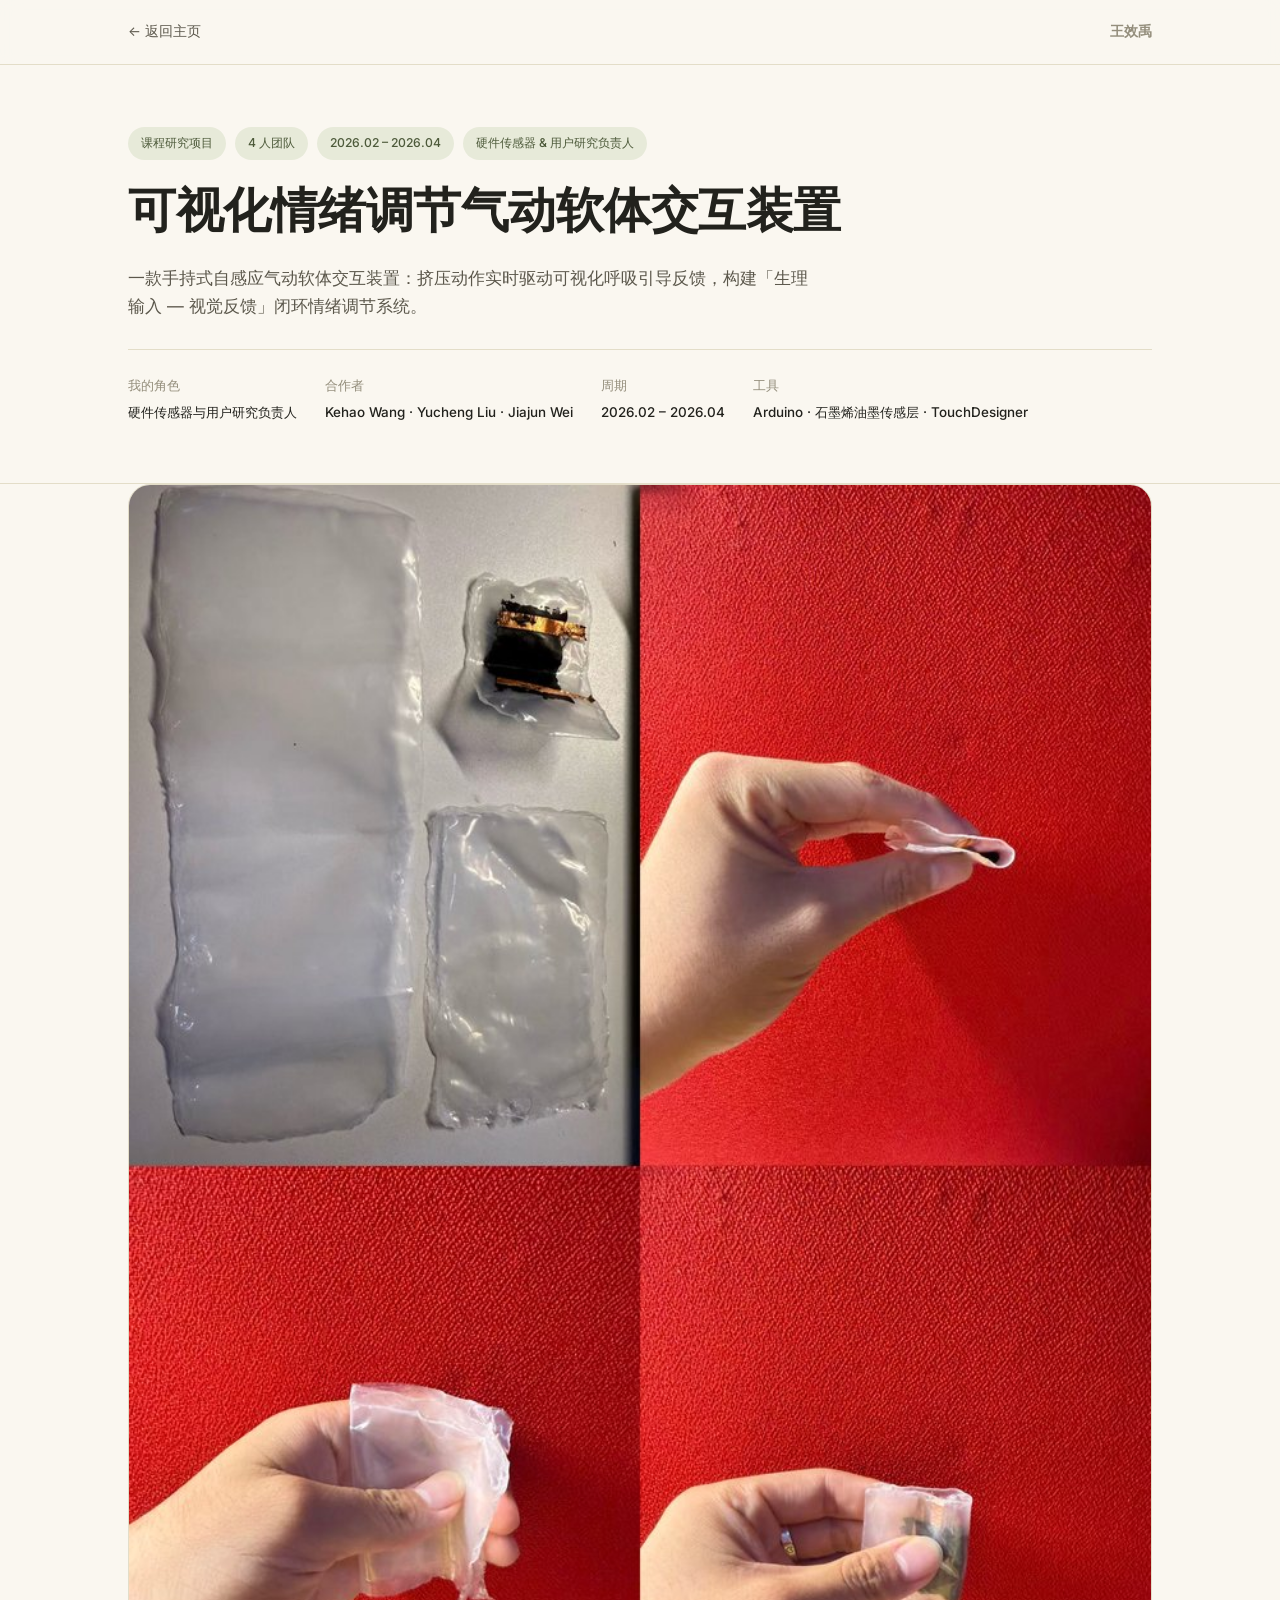
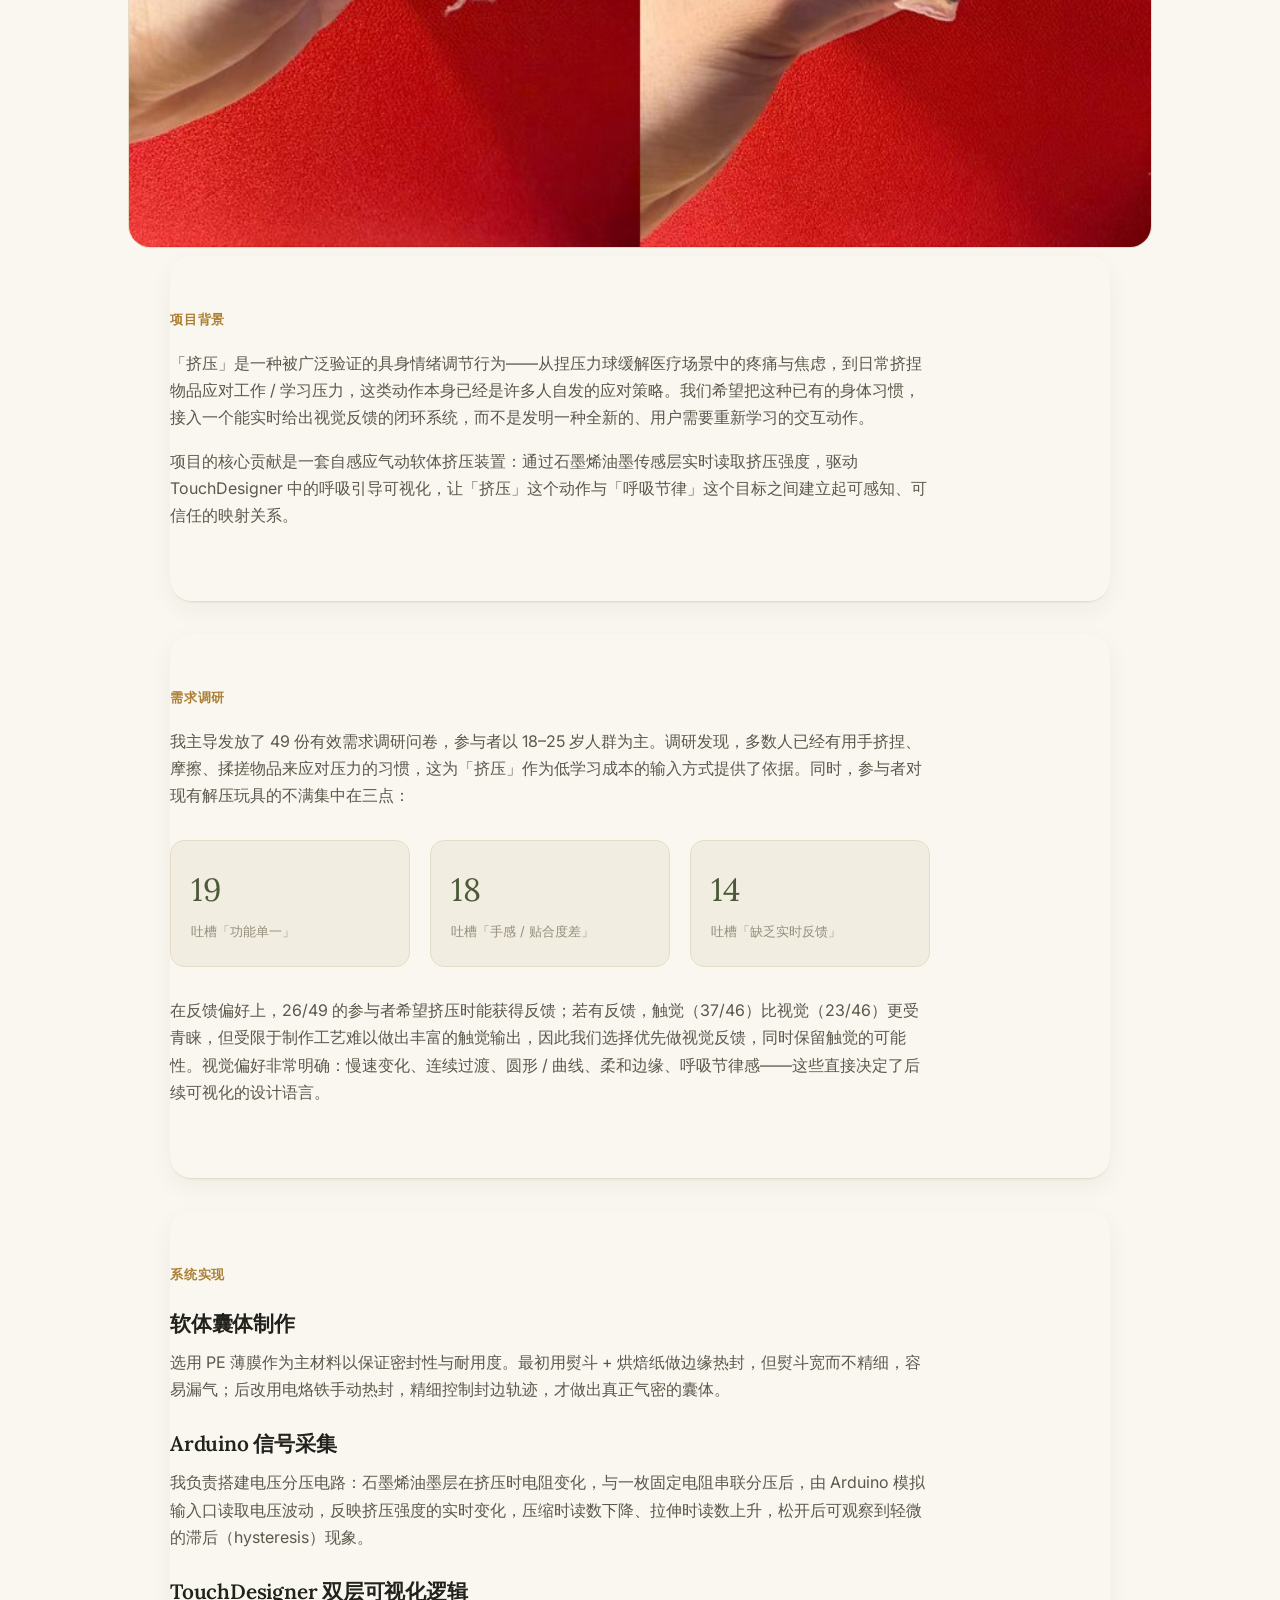
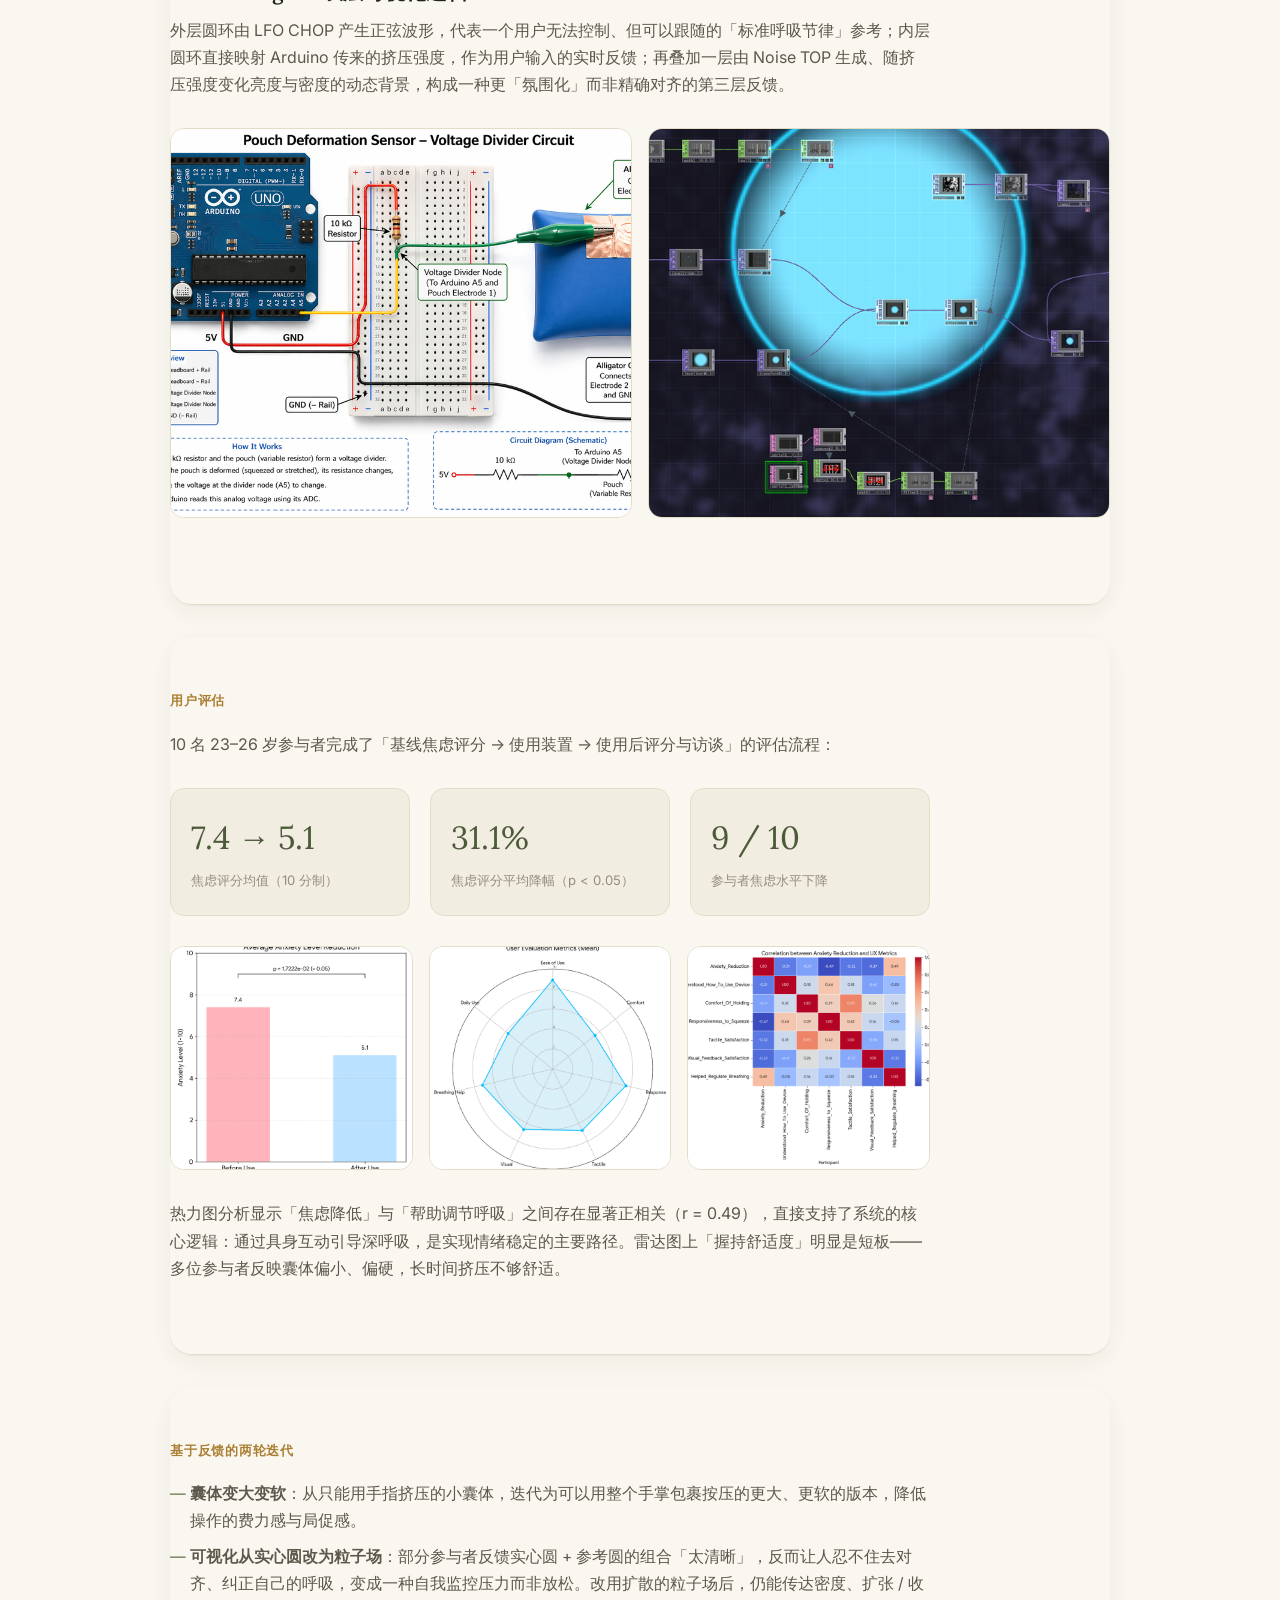
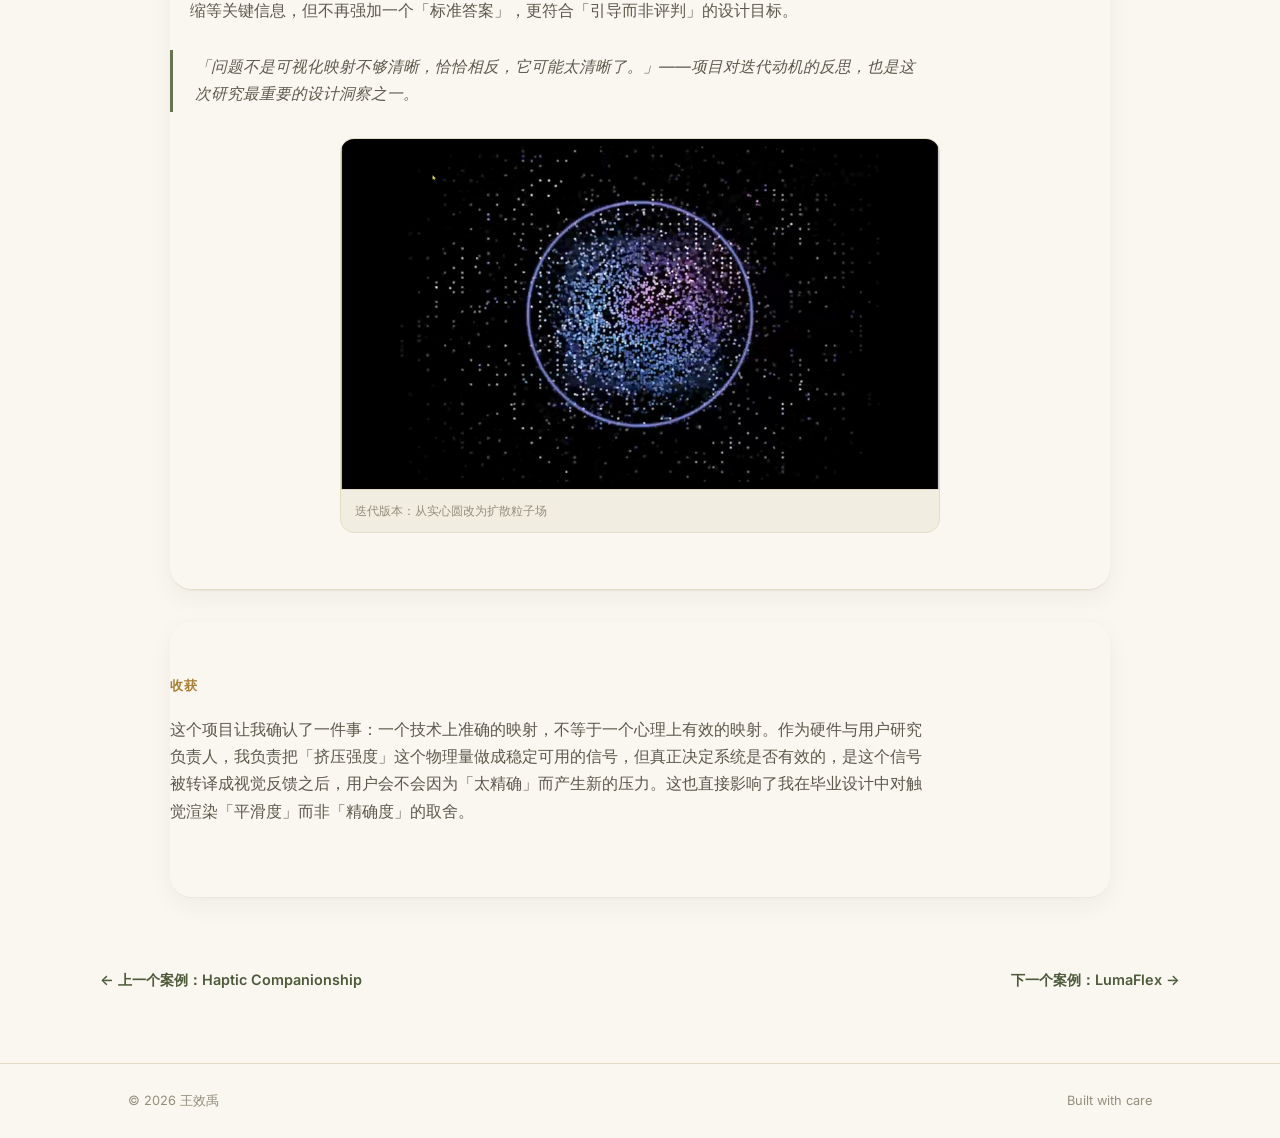
==== projects/emotion-regulation.html @ c16a10e7 "Initial personal website Personal portfolio site: home page plus four project case studies (HCI diss" ====
<!DOCTYPE html>
<html lang="zh-CN">
<head>
<meta charset="UTF-8">
<meta name="viewport" content="width=device-width, initial-scale=1.0">
<title>可视化情绪调节气动软体交互装置 — 王效禹</title>
<meta name="description" content="手持式自感应气动软体交互装置：挤压动作实时驱动可视化呼吸引导反馈，构建情绪调节闭环。">
<link rel="preconnect" href="https://fonts.googleapis.com">
<link rel="preconnect" href="https://fonts.gstatic.com" crossorigin>
<link rel="stylesheet" href="https://fonts.googleapis.com/css2?family=Lora:ital,wght@0,400;0,500;0,600;1,400&family=Inter:wght@400;500;600;700&display=swap">
<link rel="stylesheet" href="../css/style.css">
</head>
<body>
<canvas id="ink-canvas" aria-hidden="true"></canvas>

<nav class="site-nav">
  <div class="wrap">
    <a href="../index.html#projects" class="nav-back">← 返回主页</a>
    <span class="nav-name" style="font-size:.85rem;color:var(--ink-faint);">王效禹</span>
  </div>
</nav>

<header class="project-hero">
  <div class="wrap">
    <div class="tags">
      <span>课程研究项目</span>
      <span>4 人团队</span>
      <span>2026.02 – 2026.04</span>
      <span>硬件传感器 &amp; 用户研究负责人</span>
    </div>
    <h1>可视化情绪调节气动软体交互装置</h1>
    <p class="subtitle">一款手持式自感应气动软体交互装置：挤压动作实时驱动可视化呼吸引导反馈，构建「生理输入 — 视觉反馈」闭环情绪调节系统。</p>
    <div class="meta-row">
      <div><span class="meta-label">我的角色</span><span class="meta-value">硬件传感器与用户研究负责人</span></div>
      <div><span class="meta-label">合作者</span><span class="meta-value">Kehao Wang · Yucheng Liu · Jiajun Wei</span></div>
      <div><span class="meta-label">周期</span><span class="meta-value">2026.02 – 2026.04</span></div>
      <div><span class="meta-label">工具</span><span class="meta-value">Arduino · 石墨烯油墨传感层 · TouchDesigner</span></div>
    </div>
  </div>
</header>

<div class="wrap">
  <figure class="hero-figure reveal">
    <img src="../assets/img/pouch/prototype-in-hand.jpg" alt="从 PE 薄膜热封囊体到最终手持挤压的气动软体装置">
  </figure>
</div>

<section class="pj-section">
  <div class="wrap">
    <h2>项目背景</h2>
    <div class="pj-body">
      <p>「挤压」是一种被广泛验证的具身情绪调节行为——从捏压力球缓解医疗场景中的疼痛与焦虑，到日常挤捏物品应对工作 / 学习压力，这类动作本身已经是许多人自发的应对策略。我们希望把这种已有的身体习惯，接入一个能实时给出视觉反馈的闭环系统，而不是发明一种全新的、用户需要重新学习的交互动作。</p>
      <p>项目的核心贡献是一套自感应气动软体挤压装置：通过石墨烯油墨传感层实时读取挤压强度，驱动 TouchDesigner 中的呼吸引导可视化，让「挤压」这个动作与「呼吸节律」这个目标之间建立起可感知、可信任的映射关系。</p>
    </div>
  </div>
</section>

<section class="pj-section">
  <div class="wrap">
    <h2>需求调研</h2>
    <div class="pj-body">
      <p>我主导发放了 49 份有效需求调研问卷，参与者以 18–25 岁人群为主。调研发现，多数人已经有用手挤捏、摩擦、揉搓物品来应对压力的习惯，这为「挤压」作为低学习成本的输入方式提供了依据。同时，参与者对现有解压玩具的不满集中在三点：</p>
      <div class="stat-row">
        <div class="stat-box"><span class="num">19</span><span class="label">吐槽「功能单一」</span></div>
        <div class="stat-box"><span class="num">18</span><span class="label">吐槽「手感 / 贴合度差」</span></div>
        <div class="stat-box"><span class="num">14</span><span class="label">吐槽「缺乏实时反馈」</span></div>
      </div>
      <p>在反馈偏好上，26/49 的参与者希望挤压时能获得反馈；若有反馈，触觉（37/46）比视觉（23/46）更受青睐，但受限于制作工艺难以做出丰富的触觉输出，因此我们选择优先做视觉反馈，同时保留触觉的可能性。视觉偏好非常明确：慢速变化、连续过渡、圆形 / 曲线、柔和边缘、呼吸节律感——这些直接决定了后续可视化的设计语言。</p>
    </div>
  </div>
</section>

<section class="pj-section">
  <div class="wrap">
    <h2>系统实现</h2>
    <div class="pj-body">
      <h3>软体囊体制作</h3>
      <p>选用 PE 薄膜作为主材料以保证密封性与耐用度。最初用熨斗 + 烘焙纸做边缘热封，但熨斗宽而不精细，容易漏气；后改用电烙铁手动热封，精细控制封边轨迹，才做出真正气密的囊体。</p>
      <h3>Arduino 信号采集</h3>
      <p>我负责搭建电压分压电路：石墨烯油墨层在挤压时电阻变化，与一枚固定电阻串联分压后，由 Arduino 模拟输入口读取电压波动，反映挤压强度的实时变化，压缩时读数下降、拉伸时读数上升，松开后可观察到轻微的滞后（hysteresis）现象。</p>
      <h3>TouchDesigner 双层可视化逻辑</h3>
      <p>外层圆环由 LFO CHOP 产生正弦波形，代表一个用户无法控制、但可以跟随的「标准呼吸节律」参考；内层圆环直接映射 Arduino 传来的挤压强度，作为用户输入的实时反馈；再叠加一层由 Noise TOP 生成、随挤压强度变化亮度与密度的动态背景，构成一种更「氛围化」而非精确对齐的第三层反馈。</p>
    </div>

    <div class="img-grid cols-2 reveal">
      <figure class="figure">
        <img src="../assets/img/pouch/circuit-diagram.png" alt="压力传感电压分压电路原理图">
        <figcaption>Arduino 电压分压电路原理图</figcaption>
      </figure>
      <figure class="figure">
        <img src="../assets/img/pouch/touchdesigner-network.png" alt="TouchDesigner 节点网络截图，展示信号处理与可视化渲染管线">
        <figcaption>TouchDesigner 信号处理与渲染节点网络</figcaption>
      </figure>
    </div>
  </div>
</section>

<section class="pj-section">
  <div class="wrap">
    <h2>用户评估</h2>
    <div class="pj-body">
      <p>10 名 23–26 岁参与者完成了「基线焦虑评分 → 使用装置 → 使用后评分与访谈」的评估流程：</p>
      <div class="stat-row">
        <div class="stat-box"><span class="num">7.4 → 5.1</span><span class="label">焦虑评分均值（10 分制）</span></div>
        <div class="stat-box"><span class="num">31.1%</span><span class="label">焦虑评分平均降幅（p &lt; 0.05）</span></div>
        <div class="stat-box"><span class="num">9 / 10</span><span class="label">参与者焦虑水平下降</span></div>
      </div>

      <div class="img-grid cols-3 reveal">
        <figure class="figure">
          <img src="../assets/img/pouch/chart-anxiety-before-after.png" alt="使用前后平均焦虑水平柱状图，7.4降至5.1，p小于0.05">
          <figcaption>使用前后平均焦虑水平</figcaption>
        </figure>
        <figure class="figure">
          <img src="../assets/img/pouch/chart-radar-ux.png" alt="用户体验雷达图：易用性、舒适度、响应性、呼吸帮助等维度">
          <figcaption>用户体验评分雷达图</figcaption>
        </figure>
        <figure class="figure">
          <img src="../assets/img/pouch/chart-heatmap.png" alt="焦虑降低与各项UX指标的相关性热力图">
          <figcaption>焦虑降低与 UX 指标相关性热力图</figcaption>
        </figure>
      </div>

      <p>热力图分析显示「焦虑降低」与「帮助调节呼吸」之间存在显著正相关（r = 0.49），直接支持了系统的核心逻辑：通过具身互动引导深呼吸，是实现情绪稳定的主要路径。雷达图上「握持舒适度」明显是短板——多位参与者反映囊体偏小、偏硬，长时间挤压不够舒适。</p>
    </div>
  </div>
</section>

<section class="pj-section">
  <div class="wrap">
    <h2>基于反馈的两轮迭代</h2>
    <div class="pj-body">
      <ul>
        <li><strong>囊体变大变软</strong>：从只能用手指挤压的小囊体，迭代为可以用整个手掌包裹按压的更大、更软的版本，降低操作的费力感与局促感。</li>
        <li><strong>可视化从实心圆改为粒子场</strong>：部分参与者反馈实心圆 + 参考圆的组合「太清晰」，反而让人忍不住去对齐、纠正自己的呼吸，变成一种自我监控压力而非放松。改用扩散的粒子场后，仍能传达密度、扩张 / 收缩等关键信息，但不再强加一个「标准答案」，更符合「引导而非评判」的设计目标。</li>
      </ul>
      <div class="quote-block">「问题不是可视化映射不够清晰，恰恰相反，它可能太清晰了。」——项目对迭代动机的反思，也是这次研究最重要的设计洞察之一。</div>
    </div>

    <figure class="figure reveal" style="max-width:600px;margin:26px auto 0;">
      <img src="../assets/img/pouch/particle-field-iteration.png" alt="迭代后的粒子场呼吸可视化效果">
      <figcaption>迭代版本：从实心圆改为扩散粒子场</figcaption>
    </figure>
  </div>
</section>

<section class="pj-section">
  <div class="wrap">
    <h2>收获</h2>
    <div class="pj-body">
      <p>这个项目让我确认了一件事：一个技术上准确的映射，不等于一个心理上有效的映射。作为硬件与用户研究负责人，我负责把「挤压强度」这个物理量做成稳定可用的信号，但真正决定系统是否有效的，是这个信号被转译成视觉反馈之后，用户会不会因为「太精确」而产生新的压力。这也直接影响了我在毕业设计中对触觉渲染「平滑度」而非「精确度」的取舍。</p>
    </div>
  </div>
</section>

<div class="wrap pj-nav">
  <a href="haptic-companionship.html">← 上一个案例：Haptic Companionship</a>
  <a href="lumaflex.html">下一个案例：LumaFlex →</a>
</div>

<footer>
  <div class="wrap" style="display:flex;justify-content:space-between;flex-wrap:wrap;gap:10px;width:100%;">
    <span>© 2026 王效禹</span>
    <span>Built with care</span>
  </div>
</footer>

<script src="../js/main.js"></script>
</body>
</html>
---- css/style.css ----
/* ==========================================================================
   王效禹 · 个人主页
   设计基调：浅色编辑感（参考 Devika Mukherjee 的站点结构）
   点缀细节：编号式导航 / 实时状态条 / 深色聚光卡片（参考 Mehrta Eslami 的站点）
   ========================================================================== */

:root {
  --serif: 'Lora', 'Songti SC', 'Noto Serif SC', Georgia, serif;
  --sans: 'Inter', 'PingFang SC', 'Microsoft YaHei', -apple-system, BlinkMacSystemFont, sans-serif;

  --bg: #faf7f0;
  --bg-alt: #f2ede1;
  --card-line: #e3ddc8;
  --ink: #22221d;
  --ink-soft: #5c584c;
  --ink-faint: #948e7c;

  --sage: #66754f;
  --sage-deep: #4d5a3a;
  --sage-light: #e7ead9;

  --gold: #ab7f34;
  --gold-light: #f1e4c8;

  --dark-bg: #17160f;
  --dark-card: #1e1c14;
  --dark-line: #3a3626;
  --dark-ink: #f4efe1;
  --dark-ink-soft: #bcb49b;

  --radius-s: 8px;
  --radius: 14px;
  --radius-l: 22px;
  --maxw: 1080px;
  --shadow-soft: 0 1px 2px rgba(34,34,29,0.04), 0 8px 24px rgba(34,34,29,0.05);
}

* { box-sizing: border-box; }
html {
  scroll-behavior: smooth;
  background: var(--bg); /* 触屏设备 / 关闭动效时的兜底底色 */
}

body {
  margin: 0;
  background: transparent; /* 让 #ink-canvas 的水波纹从底层透出来 */
  color: var(--ink);
  font-family: var(--sans);
  font-size: 16px;
  line-height: 1.7;
  -webkit-font-smoothing: antialiased;
}

#ink-canvas {
  position: fixed;
  inset: 0;
  z-index: 0;
  pointer-events: none;
}

h1, h2, h3, h4 {
  font-family: var(--serif);
  font-weight: 600;
  line-height: 1.25;
  margin: 0 0 0.5em;
  letter-spacing: -0.01em;
}

p { margin: 0 0 1em; color: var(--ink-soft); }
a { color: inherit; text-decoration: none; }
img { max-width: 100%; display: block; }
ul { margin: 0; padding: 0; list-style: none; }

.wrap {
  max-width: var(--maxw);
  margin: 0 auto;
  padding: 0 28px;
}

/* ---------- 顶部导航 ---------- */
.site-nav {
  position: sticky;
  top: 0;
  z-index: 50;
  background: rgba(250, 247, 240, 0.86);
  backdrop-filter: blur(10px);
  border-bottom: 1px solid var(--card-line);
}
.site-nav .wrap {
  display: flex;
  align-items: center;
  justify-content: space-between;
  height: 64px;
}
.nav-name {
  font-family: var(--serif);
  font-weight: 600;
  font-size: 1.05rem;
  white-space: nowrap;
}
.nav-links {
  display: flex;
  gap: 26px;
  flex-wrap: wrap;
}
.nav-links a {
  font-size: 0.86rem;
  color: var(--ink-soft);
  display: inline-flex;
  align-items: baseline;
  gap: 5px;
  transition: color 0.15s ease;
  white-space: nowrap;
}
.nav-links a:hover { color: var(--sage-deep); }
.nav-links .num {
  font-family: var(--sans);
  font-size: 0.7rem;
  color: var(--gold);
  font-weight: 600;
  letter-spacing: 0.02em;
}
.nav-cta {
  border: 1px solid var(--ink);
  padding: 8px 16px;
  border-radius: 999px;
  font-size: 0.82rem;
  font-weight: 500;
  white-space: nowrap;
  transition: background 0.15s ease, color 0.15s ease;
}
.nav-cta:hover { background: var(--ink); color: var(--bg); }
.nav-back {
  font-size: 0.85rem;
  color: var(--ink-soft);
  display: inline-flex;
  align-items: center;
  gap: 6px;
}
.nav-back:hover { color: var(--sage-deep); }

@media (max-width: 760px) {
  .nav-links { display: none; }
}

/* ---------- 状态条 ---------- */
.status-bar {
  font-size: 0.82rem;
  color: var(--ink-faint);
  display: flex;
  flex-wrap: wrap;
  align-items: center;
  gap: 8px 18px;
  margin-bottom: 28px;
  font-family: var(--sans);
}
.status-bar .dot {
  width: 7px; height: 7px; border-radius: 50%;
  background: var(--sage);
  display: inline-block;
  box-shadow: 0 0 0 3px var(--sage-light);
}
.status-bar .typewriter::after {
  content: '';
  display: inline-block;
  width: 1px;
  height: 1em;
  background: var(--ink-faint);
  margin-left: 2px;
  vertical-align: -2px;
  animation: blink 1s steps(1) infinite;
}
@keyframes blink { 50% { opacity: 0; } }

/* ---------- Hero ---------- */
.hero {
  padding: 72px 0 56px;
}
.hero .eyebrow {
  font-size: 0.8rem;
  letter-spacing: 0.08em;
  color: var(--sage-deep);
  font-weight: 600;
  text-transform: uppercase;
  margin-bottom: 18px;
  display: block;
}
.hero h1 {
  font-size: clamp(2.6rem, 7vw, 5rem);
  letter-spacing: -0.02em;
  margin-bottom: 20px;
}
.hero .tagline {
  font-size: clamp(1.05rem, 2vw, 1.25rem);
  color: var(--ink-soft);
  max-width: 620px;
  margin-bottom: 28px;
}
.hero .tagline em { font-style: italic; color: var(--sage-deep); }

.badge-row {
  display: flex;
  flex-wrap: wrap;
  gap: 10px;
  margin-bottom: 30px;
}
.badge {
  font-size: 0.78rem;
  padding: 7px 14px;
  border-radius: 999px;
  background: var(--bg-alt);
  border: 1px solid var(--card-line);
  color: var(--ink-soft);
  font-weight: 500;
}
.badge.accent {
  background: var(--sage-light);
  border-color: var(--sage-light);
  color: var(--sage-deep);
}

.btn-row { display: flex; flex-wrap: wrap; gap: 14px; margin-bottom: 26px; }
.btn {
  display: inline-flex;
  align-items: center;
  gap: 8px;
  padding: 13px 22px;
  border-radius: 999px;
  font-size: 0.9rem;
  font-weight: 600;
  transition: transform 0.15s ease, background 0.15s ease, color .15s ease;
}
.btn-primary { background: var(--ink); color: var(--bg); }
.btn-primary:hover { background: var(--sage-deep); }
.btn-secondary { border: 1px solid var(--card-line); color: var(--ink); }
.btn-secondary:hover { border-color: var(--ink); }
.btn:active { transform: scale(0.97); }

.contact-line {
  font-size: 0.85rem;
  color: var(--ink-faint);
}
.contact-line a:hover { color: var(--sage-deep); }
.contact-line .sep { margin: 0 10px; color: var(--card-line); }

/* ---------- Section shell：悬浮卡片，让水波纹在卡片之间的缝隙里透出来 ---------- */
section {
  width: min(940px, calc(100% - 40px));
  margin: 0 auto 32px;
  padding: 48px;
  background: rgba(250, 247, 240, 0.97);
  border-radius: var(--radius-l);
  box-shadow: var(--shadow-soft);
  position: relative;
  z-index: 1;
}
section.alt { background: rgba(242, 237, 225, 0.97); }
section > .wrap { padding: 0; max-width: none; }
.hero, .project-hero { background: transparent; position: relative; z-index: 1; }
footer, .hero-figure, .pj-nav { position: relative; z-index: 1; }

@media (max-width: 700px) {
  section { padding: 32px 24px; border-radius: var(--radius); margin-bottom: 22px; }
}

/* ---------- 卡片入场动效：翻转 / 上浮 ---------- */
.panel-spin, .panel-rise { will-change: opacity, transform; }
.panel-spin { opacity: 0; transform: perspective(1400px) rotateY(-360deg) scale(0.88); }
.panel-spin.in-view { animation: panelSpin360 1s cubic-bezier(0.34, 1.38, 0.64, 1) forwards; }
.panel-rise { opacity: 0; transform: translateY(52px) scale(0.96); }
.panel-rise.in-view { animation: panelRiseIn 0.8s cubic-bezier(0.23, 1, 0.32, 1) forwards; }

@keyframes panelSpin360 {
  0%   { opacity: 0; transform: perspective(1400px) rotateY(-360deg) scale(0.88); }
  55%  { opacity: 1; }
  100% { opacity: 1; transform: perspective(1400px) rotateY(0deg) scale(1); }
}
@keyframes panelRiseIn {
  0%   { opacity: 0; transform: translateY(52px) scale(0.96); }
  100% { opacity: 1; transform: translateY(0) scale(1); }
}
@media (prefers-reduced-motion: reduce) {
  .panel-spin, .panel-rise { opacity: 1; transform: none; animation: none; }
}
.section-head { max-width: 640px; margin-bottom: 46px; }
.section-head .eyebrow {
  font-size: 0.78rem;
  color: var(--gold);
  font-weight: 600;
  letter-spacing: 0.06em;
  text-transform: uppercase;
  display: flex;
  align-items: center;
  gap: 10px;
  margin-bottom: 14px;
}
.section-head .eyebrow::before {
  content: '';
  width: 22px; height: 1px;
  background: var(--gold);
  display: inline-block;
}
.section-head h2 { font-size: clamp(1.7rem, 3.4vw, 2.4rem); }
.section-head p { font-size: 1rem; }

/* ---------- About ---------- */
.about-grid {
  display: grid;
  grid-template-columns: 200px 1fr;
  gap: 48px;
  align-items: start;
}
.avatar {
  width: 168px; height: 168px;
  border-radius: 50%;
  background: linear-gradient(145deg, var(--sage-light), var(--bg-alt));
  border: 1px solid var(--card-line);
  display: flex; align-items: center; justify-content: center;
  font-family: var(--serif);
  font-size: 3.2rem;
  color: var(--sage-deep);
  overflow: hidden;
}
.avatar img { width: 100%; height: 100%; object-fit: cover; }
.skill-tags { display: flex; flex-wrap: wrap; gap: 9px; margin-top: 22px; }
.skill-tags span {
  font-size: 0.78rem;
  padding: 6px 12px;
  border: 1px solid var(--card-line);
  border-radius: 999px;
  color: var(--ink-soft);
}
@media (max-width: 700px) {
  .about-grid { grid-template-columns: 1fr; }
  .avatar { width: 120px; height: 120px; font-size: 2.4rem; }
}

/* ---------- Hub diagram (研究方向) ---------- */
.hub-wrap {
  display: grid;
  grid-template-columns: 1fr 1fr;
  gap: 40px;
  align-items: center;
}
.hub-list { display: flex; flex-direction: column; gap: 0; }
.hub-item {
  padding: 18px 0;
  border-bottom: 1px solid var(--card-line);
}
.hub-item:first-child { padding-top: 0; }
.hub-item h3 { font-size: 1.08rem; margin-bottom: 6px; }
.hub-item p { font-size: 0.92rem; margin: 0; }
.hub-diagram { display: flex; align-items: center; justify-content: center; }
.hub-diagram svg { width: 100%; height: auto; max-width: 440px; }
@media (max-width: 820px) {
  .hub-wrap { grid-template-columns: 1fr; }
  .hub-diagram { order: -1; margin-bottom: 8px; }
}

/* ---------- 代表性研究 · 深色聚光卡片 ---------- */
.spotlight-card {
  background: var(--dark-bg);
  color: var(--dark-ink);
  border-radius: var(--radius-l);
  padding: 46px 44px;
  box-shadow: var(--shadow-soft);
}
.spotlight-tags { display: flex; flex-wrap: wrap; gap: 9px; margin-bottom: 22px; }
.spotlight-tags span {
  font-size: 0.72rem;
  font-weight: 600;
  letter-spacing: 0.03em;
  padding: 6px 12px;
  border-radius: 999px;
  background: rgba(244,239,225,0.08);
  color: var(--dark-ink-soft);
  border: 1px solid var(--dark-line);
}
.spotlight-tags span.hl { background: var(--gold); color: #1c1508; border-color: var(--gold); }
.spotlight-card h3 {
  font-size: clamp(1.4rem, 3vw, 1.9rem);
  color: var(--dark-ink);
  margin-bottom: 12px;
}
.spotlight-card .byline {
  font-size: 0.88rem;
  color: var(--dark-ink-soft);
  margin-bottom: 20px;
  font-style: italic;
}
.spotlight-card p.desc { color: #d9d3bf; font-size: 0.98rem; max-width: 680px; }
.spotlight-stats {
  display: grid;
  grid-template-columns: repeat(4, 1fr);
  gap: 18px;
  margin: 30px 0 32px;
  padding-top: 26px;
  border-top: 1px solid var(--dark-line);
}
.spotlight-stats .stat-num {
  font-family: var(--serif);
  font-size: 1.7rem;
  color: var(--gold-light);
  display: block;
}
.spotlight-stats .stat-label {
  font-size: 0.76rem;
  color: var(--dark-ink-soft);
}
.spotlight-actions { display: flex; flex-wrap: wrap; gap: 14px; align-items: center; }
.btn-dark {
  background: var(--gold-light);
  color: #1c1508;
  padding: 12px 22px;
  border-radius: 999px;
  font-weight: 600;
  font-size: 0.88rem;
}
.btn-dark:hover { background: #fff; }
.btn-ghost-dark {
  color: var(--dark-ink-soft);
  font-size: 0.85rem;
  border-bottom: 1px dotted var(--dark-line);
}
@media (max-width: 700px) {
  .spotlight-card { padding: 32px 24px; }
  .spotlight-stats { grid-template-columns: repeat(2, 1fr); }
}

/* ---------- 项目网格 ---------- */
.project-grid {
  display: grid;
  grid-template-columns: repeat(3, 1fr);
  gap: 26px;
}
.project-card {
  border: 1px solid var(--card-line);
  border-radius: var(--radius);
  padding: 28px 26px;
  background: var(--bg);
  display: flex;
  flex-direction: column;
  height: 100%;
  transition: border-color 0.15s ease, transform 0.15s ease;
}
.project-card:hover { border-color: var(--sage); transform: translateY(-3px); }
.project-card .kicker {
  font-size: 0.72rem;
  letter-spacing: 0.04em;
  text-transform: uppercase;
  color: var(--gold);
  font-weight: 600;
  margin-bottom: 12px;
}
.project-card h3 { font-size: 1.18rem; margin-bottom: 10px; }
.project-card p { font-size: 0.9rem; flex-grow: 1; }
.project-card .tags { display: flex; flex-wrap: wrap; gap: 7px; margin: 14px 0 16px; }
.project-card .tags span {
  font-size: 0.72rem;
  padding: 4px 10px;
  background: var(--bg-alt);
  border-radius: 999px;
  color: var(--ink-soft);
}
.project-card .go { font-size: 0.86rem; font-weight: 600; color: var(--sage-deep); }
@media (max-width: 900px) { .project-grid { grid-template-columns: 1fr; } }

/* ---------- 经历时间线 ---------- */
.timeline-group { margin-bottom: 46px; }
.timeline-group h3 {
  font-size: 0.82rem;
  text-transform: uppercase;
  letter-spacing: 0.06em;
  color: var(--ink-faint);
  margin-bottom: 22px;
  font-family: var(--sans);
  font-weight: 600;
}
.tl-item {
  display: grid;
  grid-template-columns: 160px 1fr;
  gap: 24px;
  padding: 22px 0;
  border-top: 1px solid var(--card-line);
}
.tl-item:last-child { border-bottom: 1px solid var(--card-line); }
.tl-date { font-size: 0.82rem; color: var(--ink-faint); padding-top: 3px; }
.tl-role { font-size: 1.05rem; margin-bottom: 3px; }
.tl-org { font-size: 0.88rem; color: var(--ink-faint); margin-bottom: 10px; }
.tl-item ul { margin-top: 10px; }
.tl-item li {
  font-size: 0.9rem;
  color: var(--ink-soft);
  padding-left: 16px;
  position: relative;
  margin-bottom: 7px;
}
.tl-item li::before {
  content: '·';
  position: absolute; left: 0; color: var(--sage);
  font-weight: 700;
}
@media (max-width: 640px) {
  .tl-item { grid-template-columns: 1fr; gap: 6px; }
}

/* ---------- Contact / Footer ---------- */
.contact-section h2 { font-size: clamp(2rem, 5vw, 3.1rem); max-width: 720px; }
.contact-grid {
  display: flex;
  flex-wrap: wrap;
  justify-content: space-between;
  align-items: flex-end;
  gap: 30px;
  margin-top: 40px;
}
.contact-details { font-size: 0.92rem; color: var(--ink-soft); line-height: 2; }
.contact-details a:hover { color: var(--sage-deep); }
footer {
  border-top: 1px solid var(--card-line);
  padding: 26px 0;
  font-size: 0.8rem;
  color: var(--ink-faint);
  display: flex;
  justify-content: space-between;
  flex-wrap: wrap;
  gap: 10px;
}

/* ---------- 滚动淡入 ---------- */
.reveal {
  opacity: 0;
  transform: translateY(18px);
  transition: opacity 0.7s ease, transform 0.7s ease;
}
.reveal.in { opacity: 1; transform: translateY(0); }

/* ==========================================================================
   项目详情页
   ========================================================================== */
.project-hero {
  padding: 40px 0 60px;
  border-bottom: 1px solid var(--card-line);
}
.project-hero .tags { display: flex; flex-wrap: wrap; gap: 9px; margin: 22px 0 20px; }
.project-hero .tags span {
  font-size: 0.76rem;
  padding: 6px 13px;
  border-radius: 999px;
  background: var(--sage-light);
  color: var(--sage-deep);
  font-weight: 500;
}
.project-hero h1 { font-size: clamp(1.9rem, 4.6vw, 3rem); max-width: 780px; }
.project-hero .subtitle { font-size: 1.05rem; color: var(--ink-soft); max-width: 680px; }
.meta-row {
  display: flex;
  flex-wrap: wrap;
  gap: 28px;
  margin-top: 28px;
  padding-top: 24px;
  border-top: 1px solid var(--card-line);
}
.meta-row div { font-size: 0.84rem; }
.meta-row .meta-label { color: var(--ink-faint); display: block; margin-bottom: 4px; }
.meta-row .meta-value { color: var(--ink); font-weight: 500; }

.pj-section { padding: 56px 0; border-bottom: 1px solid var(--card-line); }
.pj-section:last-of-type { border-bottom: none; }
.pj-section h2 {
  font-size: 0.8rem;
  text-transform: uppercase;
  letter-spacing: 0.06em;
  color: var(--gold);
  font-family: var(--sans);
  font-weight: 700;
  margin-bottom: 22px;
}
.pj-section h3 { font-size: 1.3rem; margin: 28px 0 12px; }
.pj-body { max-width: 760px; }
.pj-body p { font-size: 1rem; }
.pj-body ul { margin: 16px 0; }
.pj-body li {
  font-size: 0.98rem;
  color: var(--ink-soft);
  padding-left: 20px;
  position: relative;
  margin-bottom: 10px;
}
.pj-body li::before { content: '—'; position: absolute; left: 0; color: var(--sage); }

.stat-row {
  display: grid;
  grid-template-columns: repeat(auto-fit, minmax(150px, 1fr));
  gap: 20px;
  margin: 30px 0;
}
.stat-box {
  border: 1px solid var(--card-line);
  border-radius: var(--radius);
  padding: 22px 20px;
  background: var(--bg-alt);
}
.stat-box .num { font-family: var(--serif); font-size: 2rem; color: var(--sage-deep); display: block; }
.stat-box .label { font-size: 0.82rem; color: var(--ink-faint); margin-top: 4px; }

.compare-chart { margin: 30px 0; }
.compare-row { display: flex; align-items: center; gap: 16px; margin-bottom: 14px; }
.compare-row .cr-label { width: 130px; font-size: 0.85rem; color: var(--ink-soft); flex-shrink: 0; }
.compare-row .cr-bar-track { flex-grow: 1; background: var(--bg-alt); border-radius: 999px; height: 12px; overflow: hidden; }
.compare-row .cr-bar { height: 100%; border-radius: 999px; background: var(--sage); }
.compare-row .cr-bar.dim { background: var(--card-line); }
.compare-row .cr-val { width: 54px; text-align: right; font-size: 0.85rem; font-weight: 600; color: var(--ink); flex-shrink: 0; }

.condition-table {
  width: 100%;
  border-collapse: collapse;
  margin: 24px 0;
  font-size: 0.88rem;
}
.condition-table th, .condition-table td {
  border: 1px solid var(--card-line);
  padding: 10px 12px;
  text-align: left;
}
.condition-table th { background: var(--bg-alt); font-weight: 600; }
.condition-table td.best { color: var(--sage-deep); font-weight: 700; }

.quote-block {
  border-left: 3px solid var(--sage);
  padding: 4px 0 4px 22px;
  margin: 26px 0;
  font-style: italic;
  color: var(--ink-soft);
  font-size: 0.98rem;
}

.system-diagram { margin: 28px 0; }
.system-diagram svg { width: 100%; height: auto; }

.pj-nav {
  display: flex;
  justify-content: space-between;
  padding: 40px 0 70px;
  font-size: 0.9rem;
}
.pj-nav a { font-weight: 600; color: var(--sage-deep); }

@media (max-width: 700px) {
  .meta-row { gap: 18px; }
}

/* ---------- 项目图片画廊 ---------- */
.figure {
  margin: 0;
  background: var(--bg-alt);
  border: 1px solid var(--card-line);
  border-radius: var(--radius);
  overflow: hidden;
}
.figure img {
  width: 100%;
  height: 100%;
  object-fit: cover;
  display: block;
}
.figure figcaption {
  font-size: 0.78rem;
  color: var(--ink-faint);
  padding: 10px 14px;
  border-top: 1px solid var(--card-line);
}

.hero-figure {
  margin: 0 0 8px;
  border-radius: var(--radius-l);
  overflow: hidden;
  border: 1px solid var(--card-line);
}
.hero-figure img { width: 100%; display: block; }

.img-grid {
  display: grid;
  gap: 16px;
  margin: 30px 0;
}
.img-grid.cols-2 { grid-template-columns: repeat(2, 1fr); }
.img-grid.cols-3 { grid-template-columns: repeat(3, 1fr); }
.img-grid.cols-4 { grid-template-columns: repeat(4, 1fr); }
.img-grid .figure img { aspect-ratio: 4 / 3; }
.img-grid.cols-4 .figure img { aspect-ratio: 3 / 4; }

.img-grid-flow {
  display: flex;
  gap: 16px;
  overflow-x: auto;
  margin: 30px 0;
  padding-bottom: 6px;
  scrollbar-width: thin;
}
.img-grid-flow .figure { flex: 0 0 auto; width: 220px; }
.img-grid-flow .figure img { height: 220px; aspect-ratio: auto; object-fit: cover; }

.phone-row {
  display: flex;
  gap: 20px;
  flex-wrap: wrap;
  margin: 30px 0;
}
.phone-row .figure { width: 200px; flex: 0 0 auto; }
.phone-row .figure img { aspect-ratio: 351 / 760; object-fit: cover; }

.persona-row {
  display: flex;
  gap: 18px;
  flex-wrap: wrap;
  margin: 30px 0;
}
.persona-row .figure { width: 220px; flex: 0 0 auto; }
.persona-row .figure img { aspect-ratio: auto; object-fit: contain; background: #fff; }

@media (max-width: 760px) {
  .img-grid.cols-2, .img-grid.cols-3, .img-grid.cols-4 { grid-template-columns: repeat(2, 1fr); }
}
@media (max-width: 480px) {
  .img-grid.cols-2, .img-grid.cols-3, .img-grid.cols-4 { grid-template-columns: 1fr; }
}
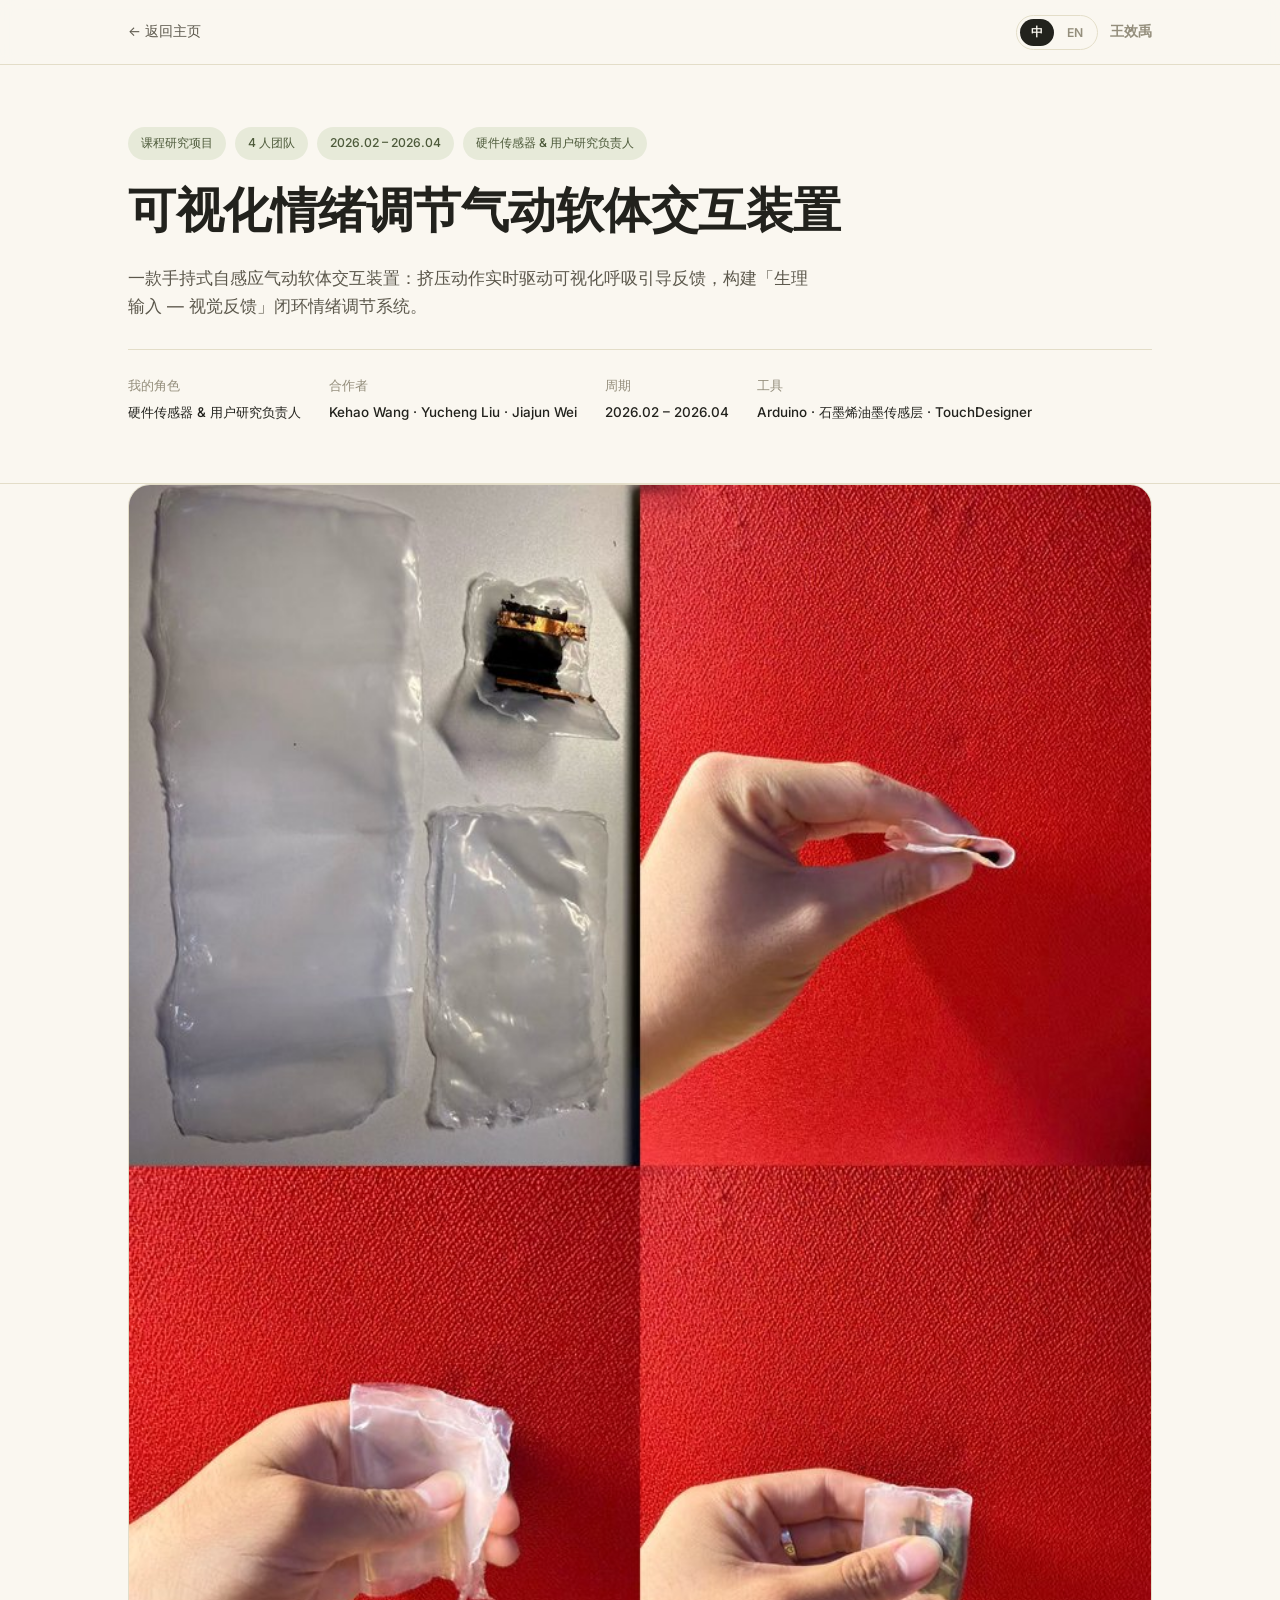
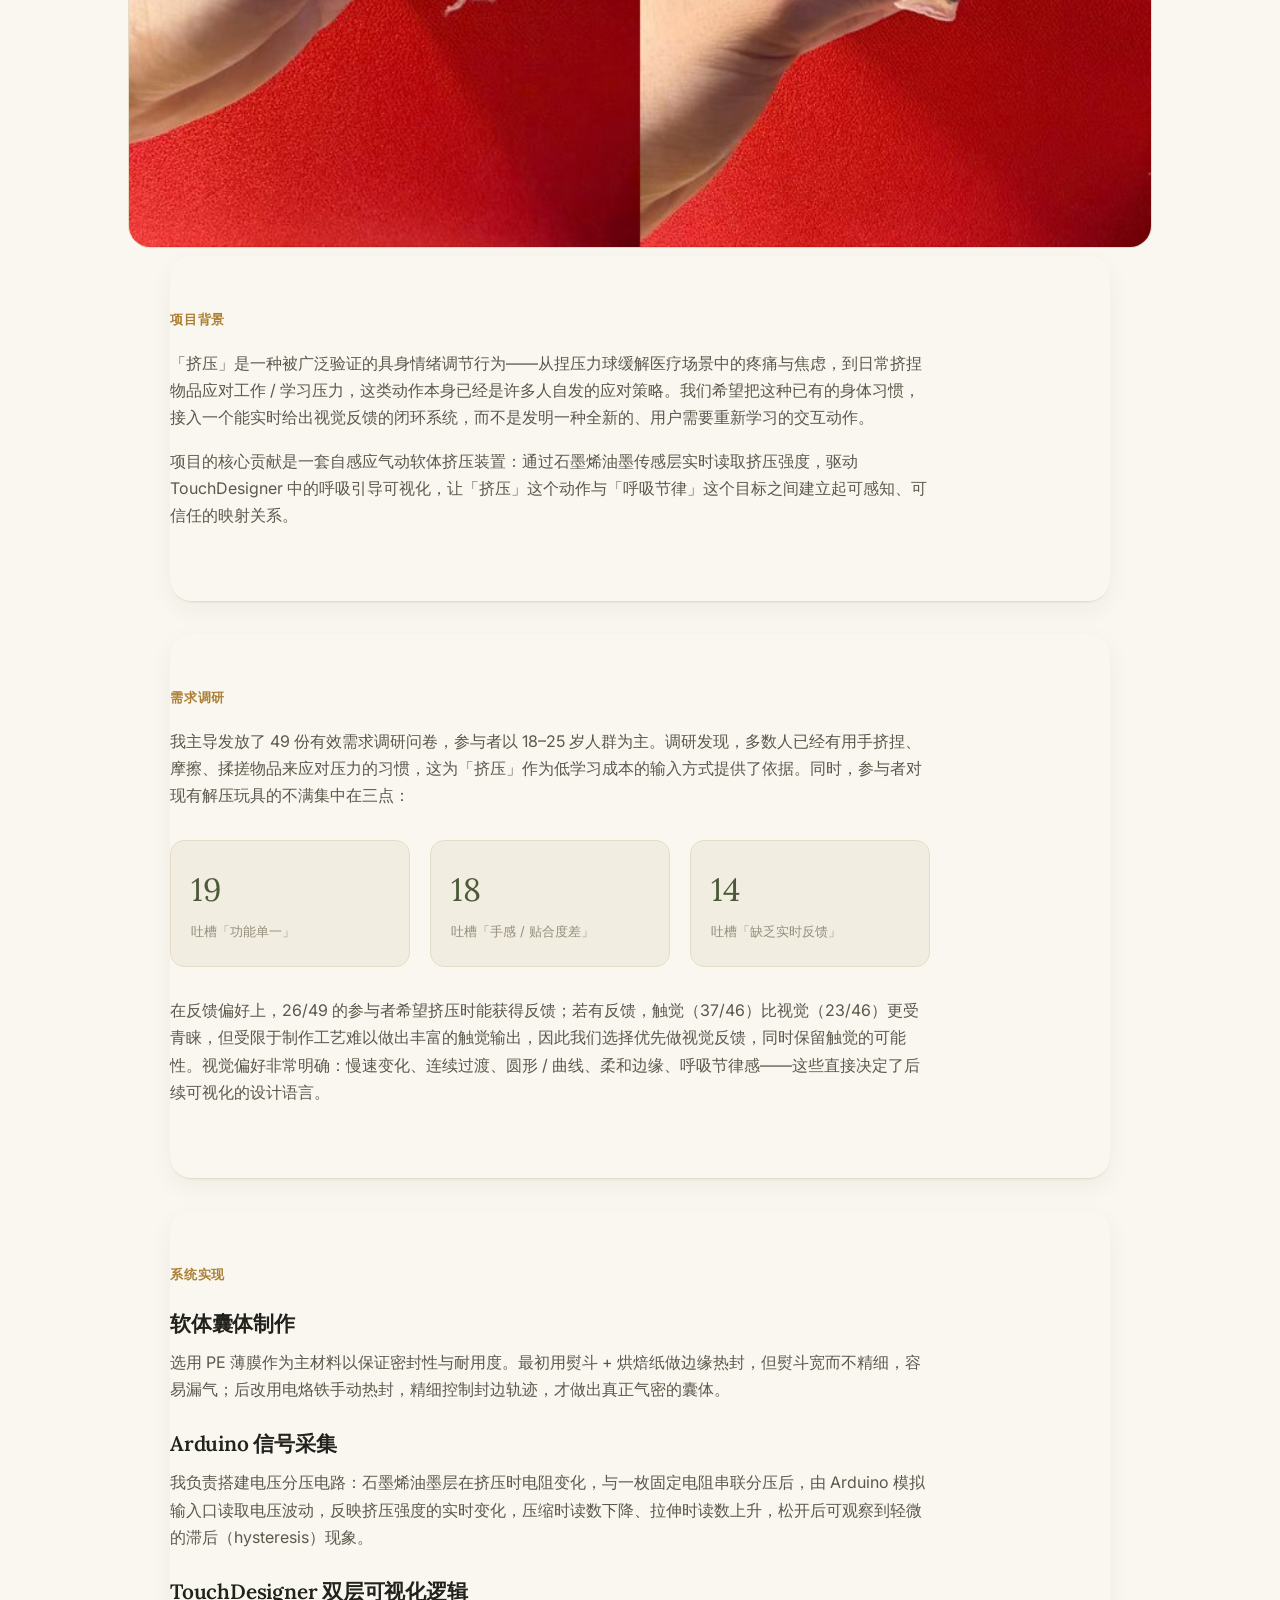
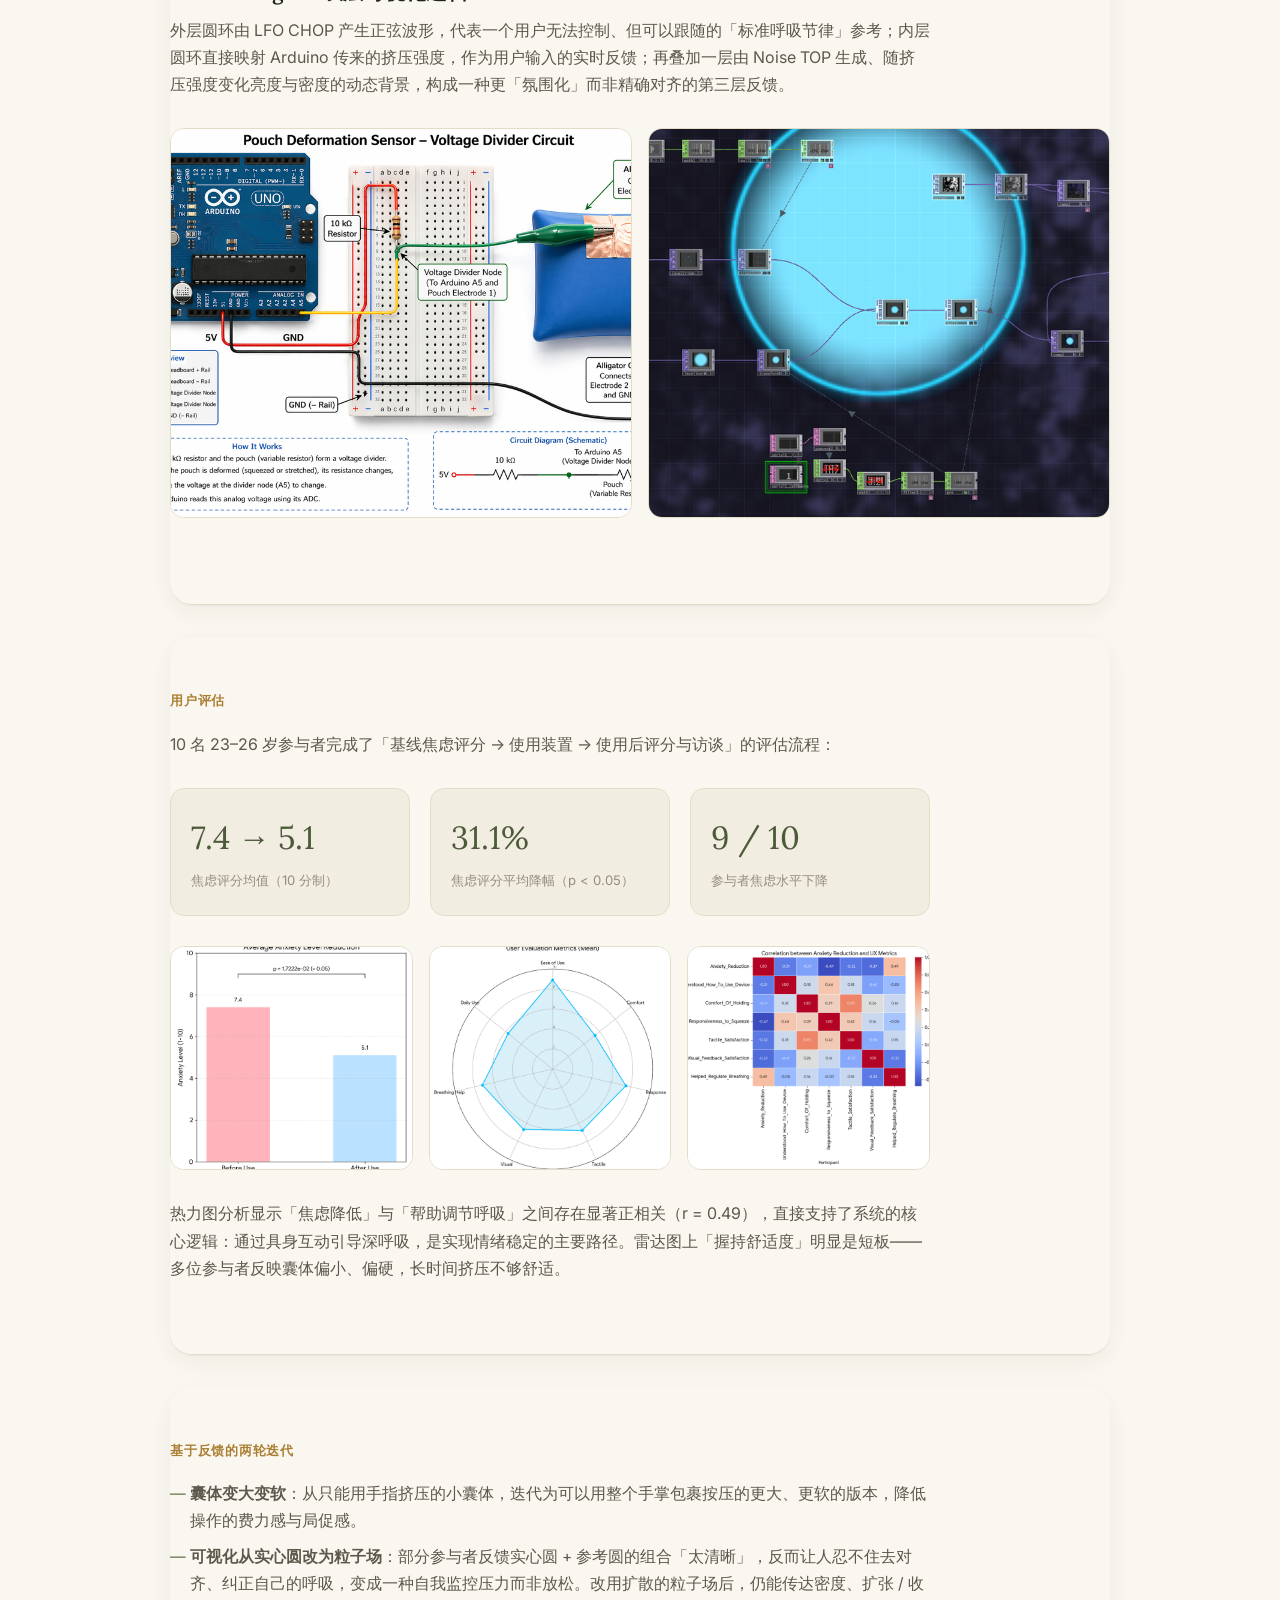
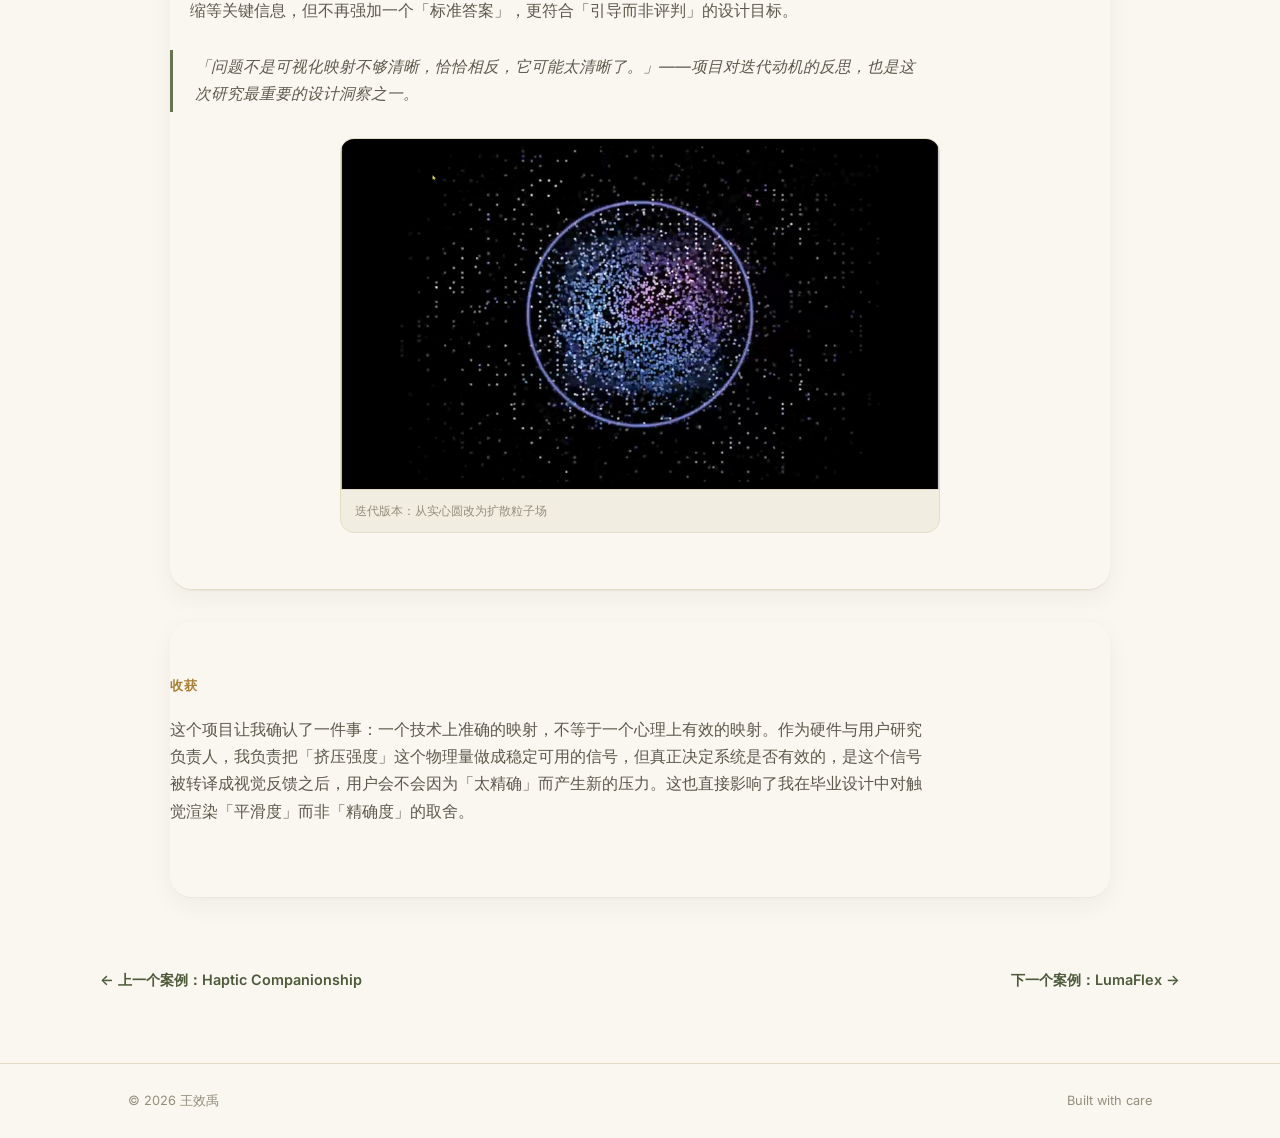
==== commit b099d4e4: "Add Chinese/English bilingual toggle Add a zh/en language switch in the top-right nav that swaps con" ====
--- a/projects/emotion-regulation.html
+++ b/projects/emotion-regulation.html
@@ -3,8 +3,8 @@
 <head>
 <meta charset="UTF-8">
 <meta name="viewport" content="width=device-width, initial-scale=1.0">
-<title>可视化情绪调节气动软体交互装置 — 王效禹</title>
-<meta name="description" content="手持式自感应气动软体交互装置：挤压动作实时驱动可视化呼吸引导反馈，构建情绪调节闭环。">
+<title data-i18n="pouch.meta.title">可视化情绪调节气动软体交互装置 — 王效禹</title>
+<meta name="description" data-i18n-attr="content:pouch.meta.description" content="手持式自感应气动软体交互装置：挤压动作实时驱动可视化呼吸引导反馈，构建情绪调节闭环。">
 <link rel="preconnect" href="https://fonts.googleapis.com">
 <link rel="preconnect" href="https://fonts.gstatic.com" crossorigin>
 <link rel="stylesheet" href="https://fonts.googleapis.com/css2?family=Lora:ital,wght@0,400;0,500;0,600;1,400&family=Inter:wght@400;500;600;700&display=swap">
@@ -15,26 +15,32 @@
 
 <nav class="site-nav">
   <div class="wrap">
-    <a href="../index.html#projects" class="nav-back">← 返回主页</a>
-    <span class="nav-name" style="font-size:.85rem;color:var(--ink-faint);">王效禹</span>
+    <a href="../index.html#projects" class="nav-back" data-i18n="common.backToHome">← 返回主页</a>
+    <div class="nav-actions">
+      <div class="lang-switch" role="group" aria-label="Language">
+        <button type="button" data-lang-btn="zh" class="is-active">中</button>
+        <button type="button" data-lang-btn="en">EN</button>
+      </div>
+      <span class="nav-name" style="font-size:.85rem;color:var(--ink-faint);" data-i18n="common.name">王效禹</span>
+    </div>
   </div>
 </nav>
 
 <header class="project-hero">
   <div class="wrap">
     <div class="tags">
-      <span>课程研究项目</span>
-      <span>4 人团队</span>
+      <span data-i18n="pouch.tag1">课程研究项目</span>
+      <span data-i18n="pouch.tag2">4 人团队</span>
       <span>2026.02 – 2026.04</span>
-      <span>硬件传感器 &amp; 用户研究负责人</span>
+      <span data-i18n="home.projects.card1.kicker">硬件传感器 &amp; 用户研究负责人</span>
     </div>
-    <h1>可视化情绪调节气动软体交互装置</h1>
-    <p class="subtitle">一款手持式自感应气动软体交互装置：挤压动作实时驱动可视化呼吸引导反馈，构建「生理输入 — 视觉反馈」闭环情绪调节系统。</p>
+    <h1 data-i18n="home.projects.card1.title">可视化情绪调节气动软体交互装置</h1>
+    <p class="subtitle" data-i18n="pouch.subtitle">一款手持式自感应气动软体交互装置：挤压动作实时驱动可视化呼吸引导反馈，构建「生理输入 — 视觉反馈」闭环情绪调节系统。</p>
     <div class="meta-row">
-      <div><span class="meta-label">我的角色</span><span class="meta-value">硬件传感器与用户研究负责人</span></div>
-      <div><span class="meta-label">合作者</span><span class="meta-value">Kehao Wang · Yucheng Liu · Jiajun Wei</span></div>
-      <div><span class="meta-label">周期</span><span class="meta-value">2026.02 – 2026.04</span></div>
-      <div><span class="meta-label">工具</span><span class="meta-value">Arduino · 石墨烯油墨传感层 · TouchDesigner</span></div>
+      <div><span class="meta-label" data-i18n="pouch.metaRoleLabel">我的角色</span><span class="meta-value" data-i18n="home.projects.card1.kicker">硬件传感器与用户研究负责人</span></div>
+      <div><span class="meta-label" data-i18n="common.metaCollaborators">合作者</span><span class="meta-value">Kehao Wang · Yucheng Liu · Jiajun Wei</span></div>
+      <div><span class="meta-label" data-i18n="common.metaTimeline">周期</span><span class="meta-value">2026.02 – 2026.04</span></div>
+      <div><span class="meta-label" data-i18n="common.metaTools">工具</span><span class="meta-value">Arduino · <span data-i18n="pouch.metaToolsVal">石墨烯油墨传感层</span> · TouchDesigner</span></div>
     </div>
   </div>
 </header>
@@ -47,49 +53,49 @@
 
 <section class="pj-section">
   <div class="wrap">
-    <h2>项目背景</h2>
+    <h2 data-i18n="common.headingBackground">项目背景</h2>
     <div class="pj-body">
-      <p>「挤压」是一种被广泛验证的具身情绪调节行为——从捏压力球缓解医疗场景中的疼痛与焦虑，到日常挤捏物品应对工作 / 学习压力，这类动作本身已经是许多人自发的应对策略。我们希望把这种已有的身体习惯，接入一个能实时给出视觉反馈的闭环系统，而不是发明一种全新的、用户需要重新学习的交互动作。</p>
-      <p>项目的核心贡献是一套自感应气动软体挤压装置：通过石墨烯油墨传感层实时读取挤压强度，驱动 TouchDesigner 中的呼吸引导可视化，让「挤压」这个动作与「呼吸节律」这个目标之间建立起可感知、可信任的映射关系。</p>
+      <p data-i18n="pouch.bg.p1">「挤压」是一种被广泛验证的具身情绪调节行为——从捏压力球缓解医疗场景中的疼痛与焦虑，到日常挤捏物品应对工作 / 学习压力，这类动作本身已经是许多人自发的应对策略。我们希望把这种已有的身体习惯，接入一个能实时给出视觉反馈的闭环系统，而不是发明一种全新的、用户需要重新学习的交互动作。</p>
+      <p data-i18n="pouch.bg.p2">项目的核心贡献是一套自感应气动软体挤压装置：通过石墨烯油墨传感层实时读取挤压强度，驱动 TouchDesigner 中的呼吸引导可视化，让「挤压」这个动作与「呼吸节律」这个目标之间建立起可感知、可信任的映射关系。</p>
     </div>
   </div>
 </section>
 
 <section class="pj-section">
   <div class="wrap">
-    <h2>需求调研</h2>
+    <h2 data-i18n="pouch.heading.research">需求调研</h2>
     <div class="pj-body">
-      <p>我主导发放了 49 份有效需求调研问卷，参与者以 18–25 岁人群为主。调研发现，多数人已经有用手挤捏、摩擦、揉搓物品来应对压力的习惯，这为「挤压」作为低学习成本的输入方式提供了依据。同时，参与者对现有解压玩具的不满集中在三点：</p>
+      <p data-i18n="pouch.research.p1">我主导发放了 49 份有效需求调研问卷，参与者以 18–25 岁人群为主。调研发现，多数人已经有用手挤捏、摩擦、揉搓物品来应对压力的习惯，这为「挤压」作为低学习成本的输入方式提供了依据。同时，参与者对现有解压玩具的不满集中在三点：</p>
       <div class="stat-row">
-        <div class="stat-box"><span class="num">19</span><span class="label">吐槽「功能单一」</span></div>
-        <div class="stat-box"><span class="num">18</span><span class="label">吐槽「手感 / 贴合度差」</span></div>
-        <div class="stat-box"><span class="num">14</span><span class="label">吐槽「缺乏实时反馈」</span></div>
+        <div class="stat-box"><span class="num">19</span><span class="label" data-i18n="pouch.stat1">吐槽「功能单一」</span></div>
+        <div class="stat-box"><span class="num">18</span><span class="label" data-i18n="pouch.stat2">吐槽「手感 / 贴合度差」</span></div>
+        <div class="stat-box"><span class="num">14</span><span class="label" data-i18n="pouch.stat3">吐槽「缺乏实时反馈」</span></div>
       </div>
-      <p>在反馈偏好上，26/49 的参与者希望挤压时能获得反馈；若有反馈，触觉（37/46）比视觉（23/46）更受青睐，但受限于制作工艺难以做出丰富的触觉输出，因此我们选择优先做视觉反馈，同时保留触觉的可能性。视觉偏好非常明确：慢速变化、连续过渡、圆形 / 曲线、柔和边缘、呼吸节律感——这些直接决定了后续可视化的设计语言。</p>
+      <p data-i18n="pouch.research.p2">在反馈偏好上，26/49 的参与者希望挤压时能获得反馈；若有反馈，触觉（37/46）比视觉（23/46）更受青睐，但受限于制作工艺难以做出丰富的触觉输出，因此我们选择优先做视觉反馈，同时保留触觉的可能性。视觉偏好非常明确：慢速变化、连续过渡、圆形 / 曲线、柔和边缘、呼吸节律感——这些直接决定了后续可视化的设计语言。</p>
     </div>
   </div>
 </section>
 
 <section class="pj-section">
   <div class="wrap">
-    <h2>系统实现</h2>
+    <h2 data-i18n="pouch.heading.system">系统实现</h2>
     <div class="pj-body">
-      <h3>软体囊体制作</h3>
-      <p>选用 PE 薄膜作为主材料以保证密封性与耐用度。最初用熨斗 + 烘焙纸做边缘热封，但熨斗宽而不精细，容易漏气；后改用电烙铁手动热封，精细控制封边轨迹，才做出真正气密的囊体。</p>
-      <h3>Arduino 信号采集</h3>
-      <p>我负责搭建电压分压电路：石墨烯油墨层在挤压时电阻变化，与一枚固定电阻串联分压后，由 Arduino 模拟输入口读取电压波动，反映挤压强度的实时变化，压缩时读数下降、拉伸时读数上升，松开后可观察到轻微的滞后（hysteresis）现象。</p>
-      <h3>TouchDesigner 双层可视化逻辑</h3>
-      <p>外层圆环由 LFO CHOP 产生正弦波形，代表一个用户无法控制、但可以跟随的「标准呼吸节律」参考；内层圆环直接映射 Arduino 传来的挤压强度，作为用户输入的实时反馈；再叠加一层由 Noise TOP 生成、随挤压强度变化亮度与密度的动态背景，构成一种更「氛围化」而非精确对齐的第三层反馈。</p>
+      <h3 data-i18n="pouch.heading.pouch">软体囊体制作</h3>
+      <p data-i18n="pouch.system.p1">选用 PE 薄膜作为主材料以保证密封性与耐用度。最初用熨斗 + 烘焙纸做边缘热封，但熨斗宽而不精细，容易漏气；后改用电烙铁手动热封，精细控制封边轨迹，才做出真正气密的囊体。</p>
+      <h3 data-i18n="pouch.heading.arduino">Arduino 信号采集</h3>
+      <p data-i18n="pouch.system.p2">我负责搭建电压分压电路：石墨烯油墨层在挤压时电阻变化，与一枚固定电阻串联分压后，由 Arduino 模拟输入口读取电压波动，反映挤压强度的实时变化，压缩时读数下降、拉伸时读数上升，松开后可观察到轻微的滞后（hysteresis）现象。</p>
+      <h3 data-i18n="pouch.heading.td">TouchDesigner 双层可视化逻辑</h3>
+      <p data-i18n="pouch.system.p3">外层圆环由 LFO CHOP 产生正弦波形，代表一个用户无法控制、但可以跟随的「标准呼吸节律」参考；内层圆环直接映射 Arduino 传来的挤压强度，作为用户输入的实时反馈；再叠加一层由 Noise TOP 生成、随挤压强度变化亮度与密度的动态背景，构成一种更「氛围化」而非精确对齐的第三层反馈。</p>
     </div>
 
     <div class="img-grid cols-2 reveal">
       <figure class="figure">
         <img src="../assets/img/pouch/circuit-diagram.png" alt="压力传感电压分压电路原理图">
-        <figcaption>Arduino 电压分压电路原理图</figcaption>
+        <figcaption data-i18n="pouch.cap1">Arduino 电压分压电路原理图</figcaption>
       </figure>
       <figure class="figure">
         <img src="../assets/img/pouch/touchdesigner-network.png" alt="TouchDesigner 节点网络截图，展示信号处理与可视化渲染管线">
-        <figcaption>TouchDesigner 信号处理与渲染节点网络</figcaption>
+        <figcaption data-i18n="pouch.cap2">TouchDesigner 信号处理与渲染节点网络</figcaption>
       </figure>
     </div>
   </div>
@@ -97,74 +103,75 @@
 
 <section class="pj-section">
   <div class="wrap">
-    <h2>用户评估</h2>
+    <h2 data-i18n="pouch.heading.eval">用户评估</h2>
     <div class="pj-body">
-      <p>10 名 23–26 岁参与者完成了「基线焦虑评分 → 使用装置 → 使用后评分与访谈」的评估流程：</p>
+      <p data-i18n="pouch.eval.p1">10 名 23–26 岁参与者完成了「基线焦虑评分 → 使用装置 → 使用后评分与访谈」的评估流程：</p>
       <div class="stat-row">
-        <div class="stat-box"><span class="num">7.4 → 5.1</span><span class="label">焦虑评分均值（10 分制）</span></div>
-        <div class="stat-box"><span class="num">31.1%</span><span class="label">焦虑评分平均降幅（p &lt; 0.05）</span></div>
-        <div class="stat-box"><span class="num">9 / 10</span><span class="label">参与者焦虑水平下降</span></div>
+        <div class="stat-box"><span class="num">7.4 → 5.1</span><span class="label" data-i18n="pouch.stat4">焦虑评分均值（10 分制）</span></div>
+        <div class="stat-box"><span class="num">31.1%</span><span class="label" data-i18n="pouch.stat5">焦虑评分平均降幅（p &lt; 0.05）</span></div>
+        <div class="stat-box"><span class="num">9 / 10</span><span class="label" data-i18n="pouch.stat6">参与者焦虑水平下降</span></div>
       </div>
 
       <div class="img-grid cols-3 reveal">
         <figure class="figure">
           <img src="../assets/img/pouch/chart-anxiety-before-after.png" alt="使用前后平均焦虑水平柱状图，7.4降至5.1，p小于0.05">
-          <figcaption>使用前后平均焦虑水平</figcaption>
+          <figcaption data-i18n="pouch.cap3">使用前后平均焦虑水平</figcaption>
         </figure>
         <figure class="figure">
           <img src="../assets/img/pouch/chart-radar-ux.png" alt="用户体验雷达图：易用性、舒适度、响应性、呼吸帮助等维度">
-          <figcaption>用户体验评分雷达图</figcaption>
+          <figcaption data-i18n="pouch.cap4">用户体验评分雷达图</figcaption>
         </figure>
         <figure class="figure">
           <img src="../assets/img/pouch/chart-heatmap.png" alt="焦虑降低与各项UX指标的相关性热力图">
-          <figcaption>焦虑降低与 UX 指标相关性热力图</figcaption>
+          <figcaption data-i18n="pouch.cap5">焦虑降低与 UX 指标相关性热力图</figcaption>
         </figure>
       </div>
 
-      <p>热力图分析显示「焦虑降低」与「帮助调节呼吸」之间存在显著正相关（r = 0.49），直接支持了系统的核心逻辑：通过具身互动引导深呼吸，是实现情绪稳定的主要路径。雷达图上「握持舒适度」明显是短板——多位参与者反映囊体偏小、偏硬，长时间挤压不够舒适。</p>
+      <p data-i18n="pouch.eval.p2">热力图分析显示「焦虑降低」与「帮助调节呼吸」之间存在显著正相关（r = 0.49），直接支持了系统的核心逻辑：通过具身互动引导深呼吸，是实现情绪稳定的主要路径。雷达图上「握持舒适度」明显是短板——多位参与者反映囊体偏小、偏硬，长时间挤压不够舒适。</p>
     </div>
   </div>
 </section>
 
 <section class="pj-section">
   <div class="wrap">
-    <h2>基于反馈的两轮迭代</h2>
+    <h2 data-i18n="pouch.heading.iteration">基于反馈的两轮迭代</h2>
     <div class="pj-body">
       <ul>
-        <li><strong>囊体变大变软</strong>：从只能用手指挤压的小囊体，迭代为可以用整个手掌包裹按压的更大、更软的版本，降低操作的费力感与局促感。</li>
-        <li><strong>可视化从实心圆改为粒子场</strong>：部分参与者反馈实心圆 + 参考圆的组合「太清晰」，反而让人忍不住去对齐、纠正自己的呼吸，变成一种自我监控压力而非放松。改用扩散的粒子场后，仍能传达密度、扩张 / 收缩等关键信息，但不再强加一个「标准答案」，更符合「引导而非评判」的设计目标。</li>
+        <li data-i18n="pouch.iter1"><strong>囊体变大变软</strong>：从只能用手指挤压的小囊体，迭代为可以用整个手掌包裹按压的更大、更软的版本，降低操作的费力感与局促感。</li>
+        <li data-i18n="pouch.iter2"><strong>可视化从实心圆改为粒子场</strong>：部分参与者反馈实心圆 + 参考圆的组合「太清晰」，反而让人忍不住去对齐、纠正自己的呼吸，变成一种自我监控压力而非放松。改用扩散的粒子场后，仍能传达密度、扩张 / 收缩等关键信息，但不再强加一个「标准答案」，更符合「引导而非评判」的设计目标。</li>
       </ul>
-      <div class="quote-block">「问题不是可视化映射不够清晰，恰恰相反，它可能太清晰了。」——项目对迭代动机的反思，也是这次研究最重要的设计洞察之一。</div>
+      <div class="quote-block" data-i18n="pouch.quote">「问题不是可视化映射不够清晰，恰恰相反，它可能太清晰了。」——项目对迭代动机的反思，也是这次研究最重要的设计洞察之一。</div>
     </div>
 
     <figure class="figure reveal" style="max-width:600px;margin:26px auto 0;">
       <img src="../assets/img/pouch/particle-field-iteration.png" alt="迭代后的粒子场呼吸可视化效果">
-      <figcaption>迭代版本：从实心圆改为扩散粒子场</figcaption>
+      <figcaption data-i18n="pouch.cap6">迭代版本：从实心圆改为扩散粒子场</figcaption>
     </figure>
   </div>
 </section>
 
 <section class="pj-section">
   <div class="wrap">
-    <h2>收获</h2>
+    <h2 data-i18n="common.headingTakeaways">收获</h2>
     <div class="pj-body">
-      <p>这个项目让我确认了一件事：一个技术上准确的映射，不等于一个心理上有效的映射。作为硬件与用户研究负责人，我负责把「挤压强度」这个物理量做成稳定可用的信号，但真正决定系统是否有效的，是这个信号被转译成视觉反馈之后，用户会不会因为「太精确」而产生新的压力。这也直接影响了我在毕业设计中对触觉渲染「平滑度」而非「精确度」的取舍。</p>
+      <p data-i18n="pouch.takeaway.p1">这个项目让我确认了一件事：一个技术上准确的映射，不等于一个心理上有效的映射。作为硬件与用户研究负责人，我负责把「挤压强度」这个物理量做成稳定可用的信号，但真正决定系统是否有效的，是这个信号被转译成视觉反馈之后，用户会不会因为「太精确」而产生新的压力。这也直接影响了我在毕业设计中对触觉渲染「平滑度」而非「精确度」的取舍。</p>
     </div>
   </div>
 </section>
 
 <div class="wrap pj-nav">
-  <a href="haptic-companionship.html">← 上一个案例：Haptic Companionship</a>
-  <a href="lumaflex.html">下一个案例：LumaFlex →</a>
+  <a href="haptic-companionship.html" data-i18n="pouch.navBack">← 上一个案例：Haptic Companionship</a>
+  <a href="lumaflex.html" data-i18n="pouch.navNext">下一个案例：LumaFlex →</a>
 </div>
 
 <footer>
   <div class="wrap" style="display:flex;justify-content:space-between;flex-wrap:wrap;gap:10px;width:100%;">
-    <span>© 2026 王效禹</span>
+    <span data-i18n="home.footer.copyright">© 2026 王效禹</span>
     <span>Built with care</span>
   </div>
 </footer>
 
+<script src="../js/i18n.js"></script>
 <script src="../js/main.js"></script>
 </body>
 </html>
--- a/css/style.css
+++ b/css/style.css
@@ -142,6 +142,34 @@
 @media (max-width: 760px) {
   .nav-links { display: none; }
 }
+
+.nav-actions { display: flex; align-items: center; gap: 12px; }
+
+.lang-switch {
+  display: inline-flex;
+  border: 1px solid var(--card-line);
+  border-radius: 999px;
+  padding: 3px;
+  gap: 2px;
+  flex-shrink: 0;
+}
+.lang-switch button {
+  font-family: var(--sans);
+  font-size: 0.76rem;
+  font-weight: 600;
+  padding: 5px 11px;
+  border-radius: 999px;
+  color: var(--ink-faint);
+  background: transparent;
+  border: none;
+  cursor: pointer;
+  transition: background 0.15s ease, color 0.15s ease;
+}
+.lang-switch button.is-active {
+  background: var(--ink);
+  color: var(--bg);
+}
+.lang-switch button:not(.is-active):hover { color: var(--ink); }
 
 /* ---------- 状态条 ---------- */
 .status-bar {
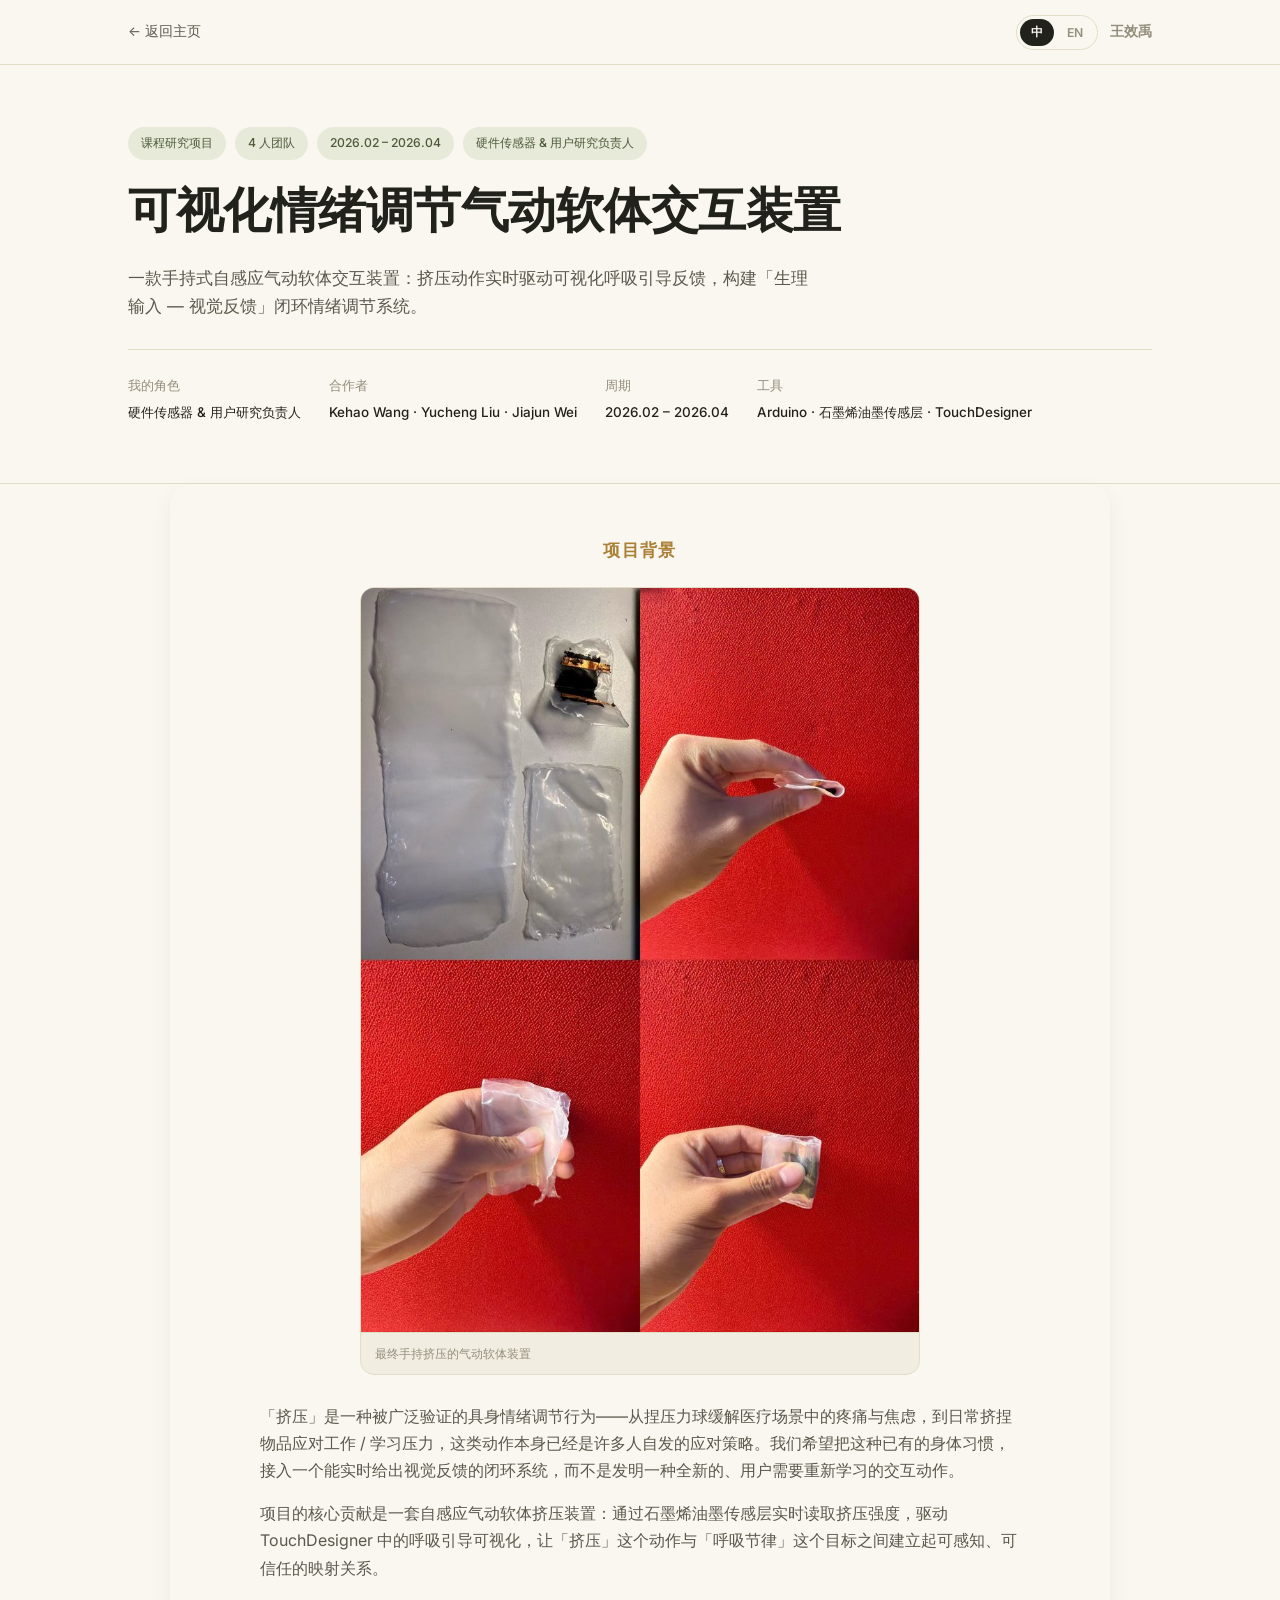
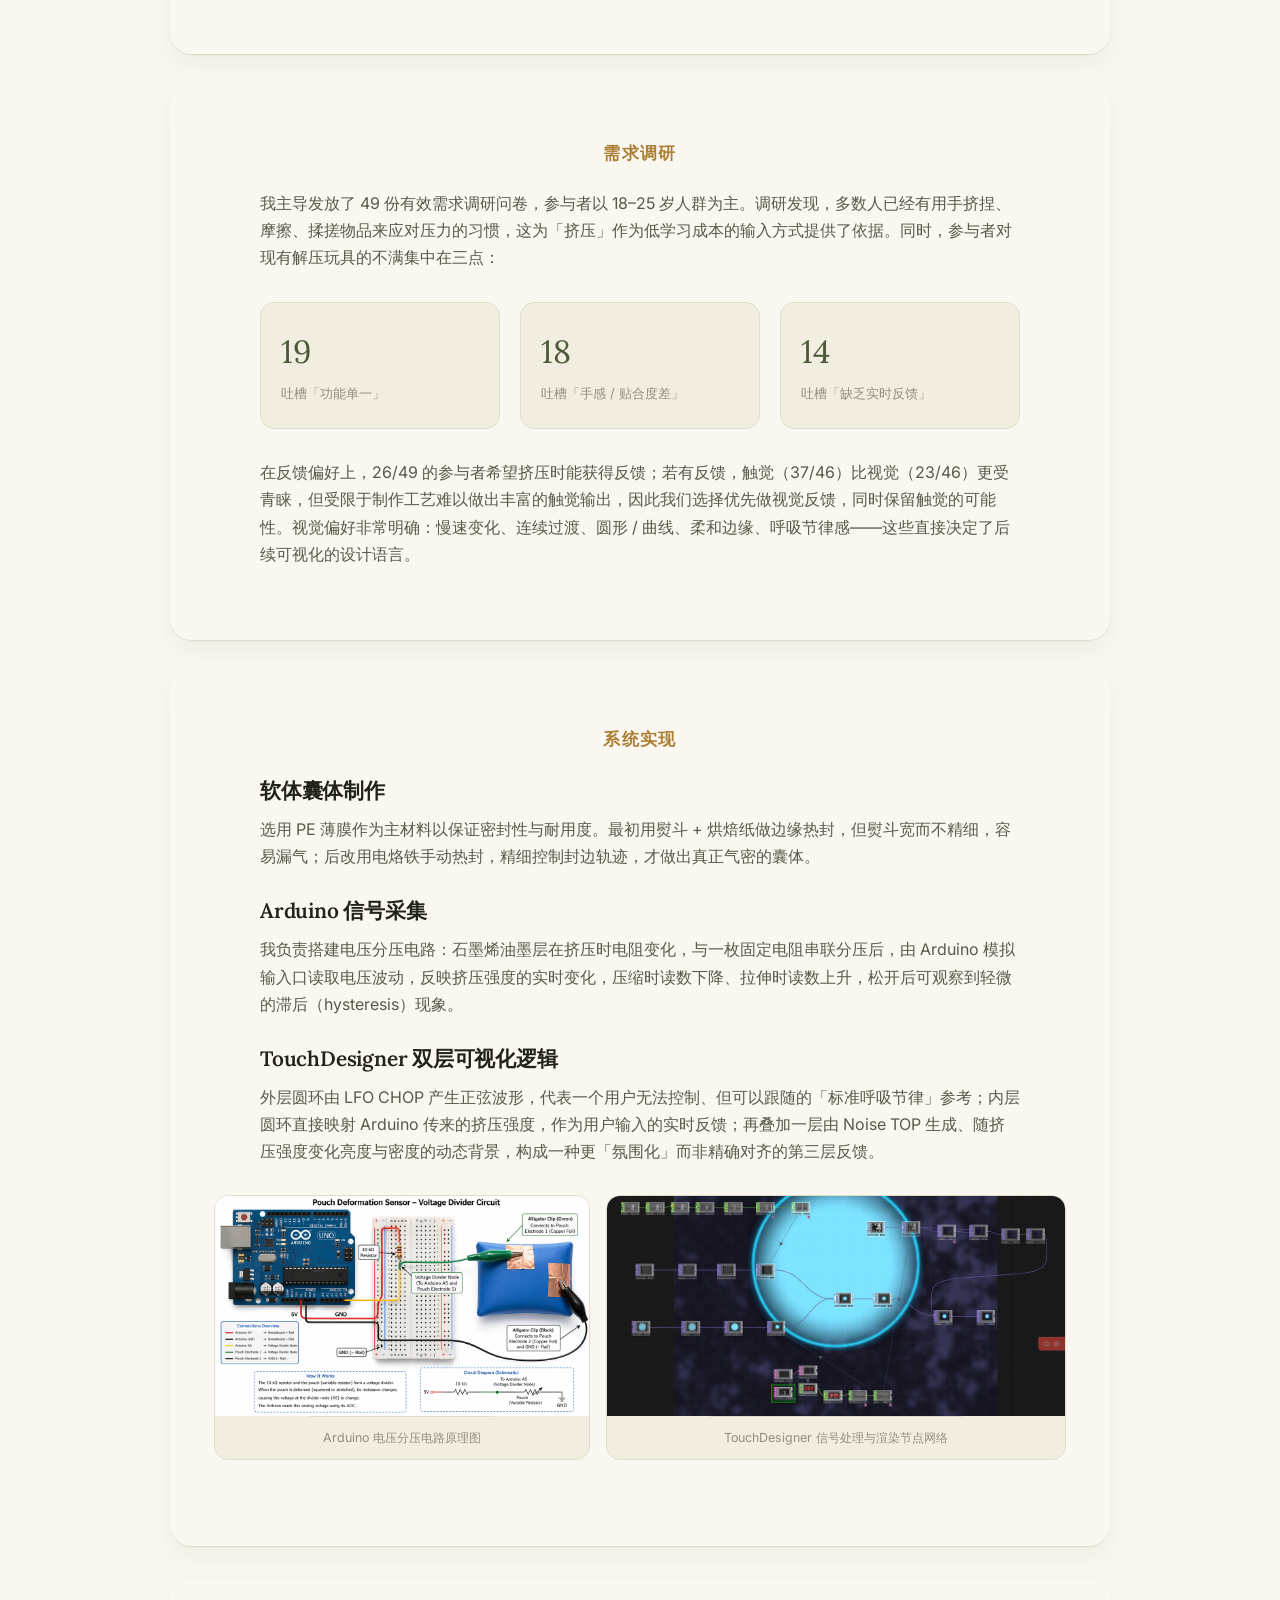
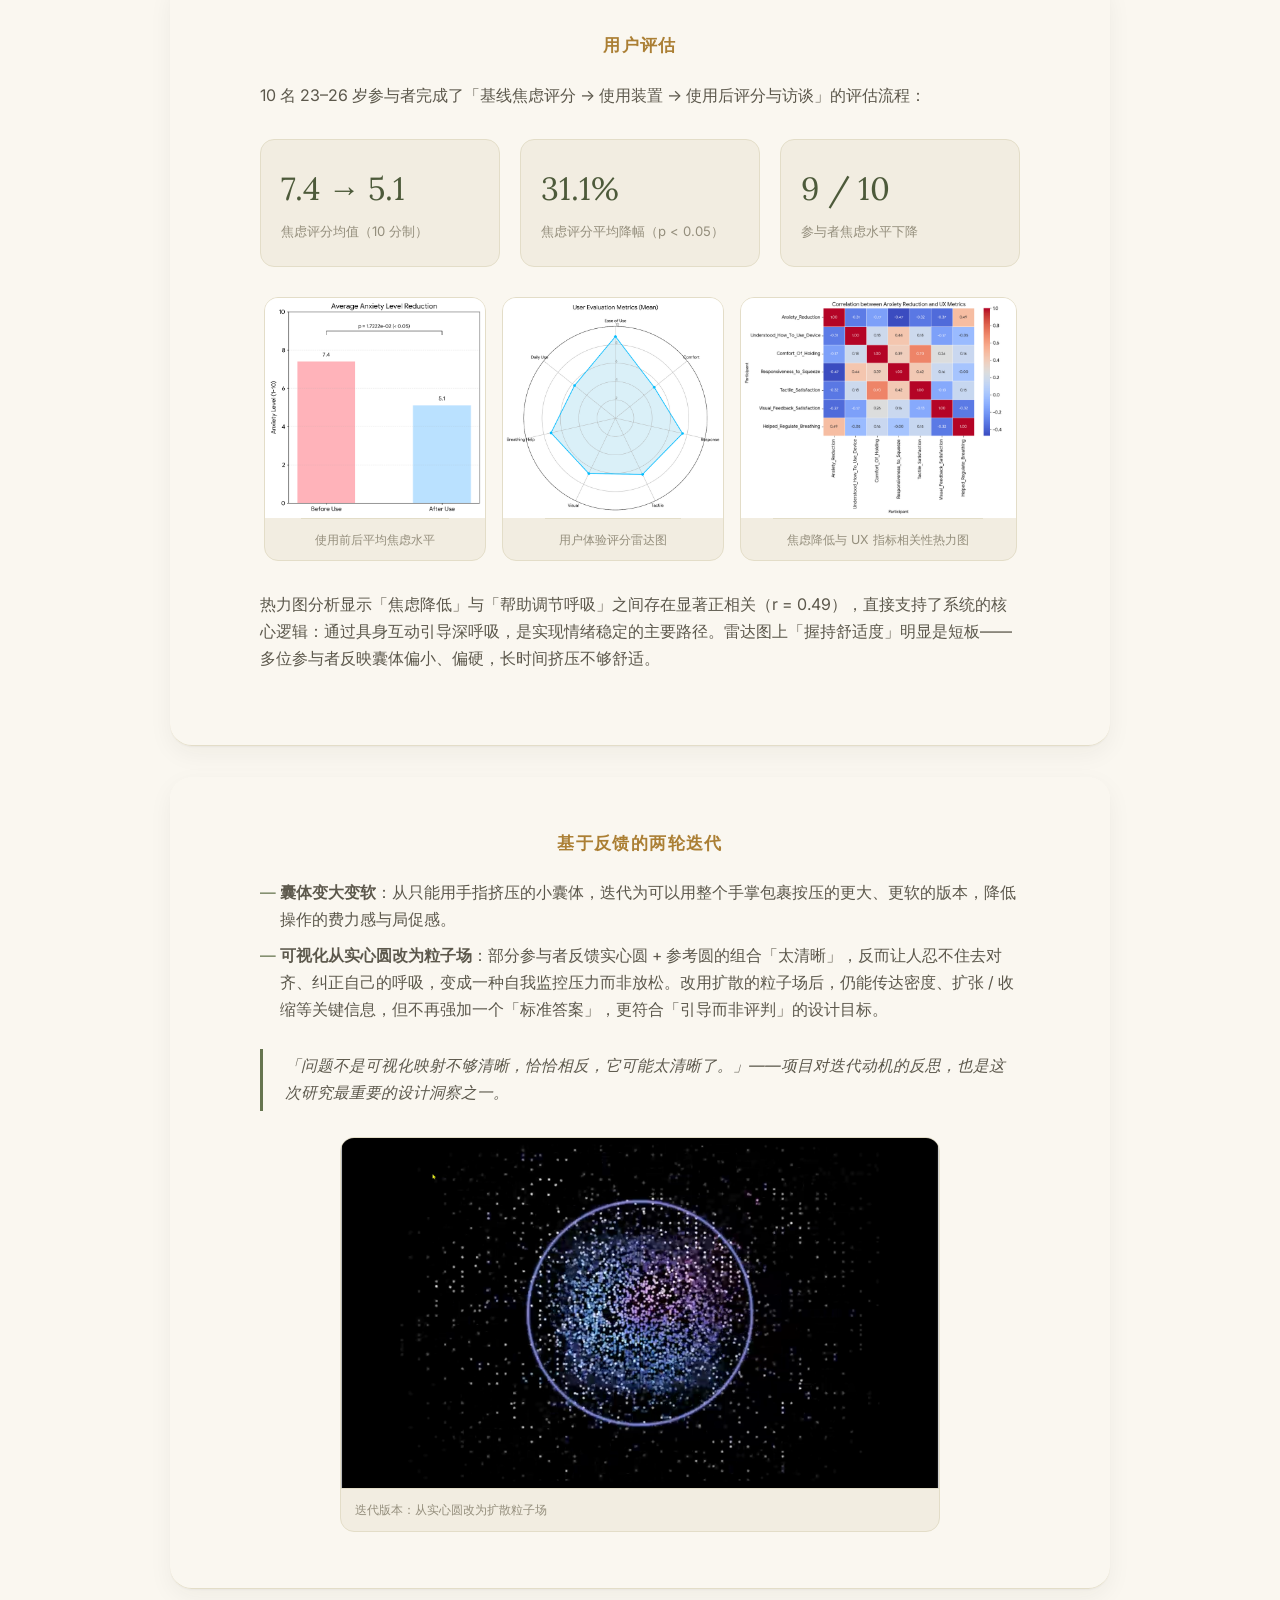
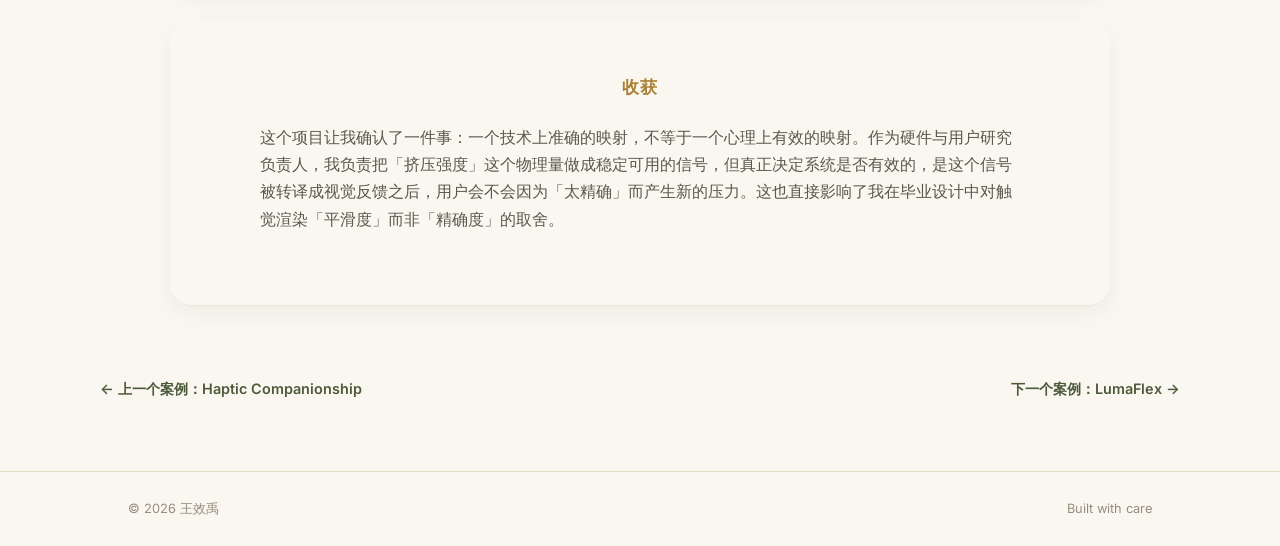
==== commit 433f123d: "Rotate/crop two photos and fold hero images into background cards Rotate the electronics-assembly ph" ====
--- a/projects/emotion-regulation.html
+++ b/projects/emotion-regulation.html
@@ -45,16 +45,14 @@
   </div>
 </header>
 
-<div class="wrap">
-  <figure class="hero-figure reveal">
-    <img src="../assets/img/pouch/prototype-in-hand.jpg" alt="从 PE 薄膜热封囊体到最终手持挤压的气动软体装置">
-  </figure>
-</div>
-
 <section class="pj-section">
   <div class="wrap">
     <h2 data-i18n="common.headingBackground">项目背景</h2>
     <div class="pj-body">
+      <figure class="figure reveal" style="max-width:560px;margin:0 auto 28px;">
+        <img src="../assets/img/pouch/prototype-in-hand.jpg" alt="从 PE 薄膜热封囊体到最终手持挤压的气动软体装置">
+        <figcaption data-i18n="pouch.heroCap">最终手持挤压的气动软体装置</figcaption>
+      </figure>
       <p data-i18n="pouch.bg.p1">「挤压」是一种被广泛验证的具身情绪调节行为——从捏压力球缓解医疗场景中的疼痛与焦虑，到日常挤捏物品应对工作 / 学习压力，这类动作本身已经是许多人自发的应对策略。我们希望把这种已有的身体习惯，接入一个能实时给出视觉反馈的闭环系统，而不是发明一种全新的、用户需要重新学习的交互动作。</p>
       <p data-i18n="pouch.bg.p2">项目的核心贡献是一套自感应气动软体挤压装置：通过石墨烯油墨传感层实时读取挤压强度，驱动 TouchDesigner 中的呼吸引导可视化，让「挤压」这个动作与「呼吸节律」这个目标之间建立起可感知、可信任的映射关系。</p>
     </div>
--- a/css/style.css
+++ b/css/style.css
@@ -285,7 +285,7 @@
 section.alt { background: rgba(242, 237, 225, 0.97); }
 section > .wrap { padding: 0; max-width: none; }
 .hero, .project-hero { background: transparent; position: relative; z-index: 1; }
-footer, .hero-figure, .pj-nav { position: relative; z-index: 1; }
+footer, .pj-nav { position: relative; z-index: 1; }
 
 @media (max-width: 700px) {
   section { padding: 32px 24px; border-radius: var(--radius); margin-bottom: 22px; }
@@ -596,16 +596,17 @@
 .pj-section { padding: 56px 0; border-bottom: 1px solid var(--card-line); }
 .pj-section:last-of-type { border-bottom: none; }
 .pj-section h2 {
-  font-size: 0.8rem;
+  font-size: 1.05rem;
+  text-align: center;
   text-transform: uppercase;
-  letter-spacing: 0.06em;
+  letter-spacing: 0.08em;
   color: var(--gold);
   font-family: var(--sans);
   font-weight: 700;
-  margin-bottom: 22px;
+  margin-bottom: 26px;
 }
 .pj-section h3 { font-size: 1.3rem; margin: 28px 0 12px; }
-.pj-body { max-width: 760px; }
+.pj-body { max-width: 760px; margin: 0 auto; }
 .pj-body p { font-size: 1rem; }
 .pj-body ul { margin: 16px 0; }
 .pj-body li {
@@ -628,6 +629,15 @@
   border-radius: var(--radius);
   padding: 22px 20px;
   background: var(--bg-alt);
+  transition: transform 0.25s ease, box-shadow 0.25s ease;
+}
+.stat-box:hover {
+  transform: translateY(-6px);
+  box-shadow: 0 18px 32px rgba(60, 48, 24, 0.16);
+}
+@media (prefers-reduced-motion: reduce) {
+  .stat-box { transition: none; }
+  .stat-box:hover { transform: none; }
 }
 .stat-box .num { font-family: var(--serif); font-size: 2rem; color: var(--sage-deep); display: block; }
 .stat-box .label { font-size: 0.82rem; color: var(--ink-faint); margin-top: 4px; }
@@ -685,6 +695,15 @@
   border: 1px solid var(--card-line);
   border-radius: var(--radius);
   overflow: hidden;
+  transition: transform 0.25s ease, box-shadow 0.25s ease;
+}
+.figure:hover {
+  transform: translateY(-6px);
+  box-shadow: 0 18px 32px rgba(60, 48, 24, 0.16);
+}
+@media (prefers-reduced-motion: reduce) {
+  .figure { transition: none; }
+  .figure:hover { transform: none; }
 }
 .figure img {
   width: 100%;
@@ -699,24 +718,31 @@
   border-top: 1px solid var(--card-line);
 }
 
-.hero-figure {
-  margin: 0 0 8px;
-  border-radius: var(--radius-l);
-  overflow: hidden;
-  border: 1px solid var(--card-line);
-}
-.hero-figure img { width: 100%; display: block; }
-
+/* 齐高、不裁剪的"看齐画廊"布局：每张图按统一高度等比缩放，宽度顺其自然，
+   宽图就宽、窄图就窄，超出一行自动换行——不强行按几列切图，也不会裁掉内容。 */
 .img-grid {
-  display: grid;
+  display: flex;
+  flex-wrap: wrap;
+  align-items: flex-start;
+  justify-content: center;
   gap: 16px;
   margin: 30px 0;
 }
-.img-grid.cols-2 { grid-template-columns: repeat(2, 1fr); }
-.img-grid.cols-3 { grid-template-columns: repeat(3, 1fr); }
-.img-grid.cols-4 { grid-template-columns: repeat(4, 1fr); }
-.img-grid .figure img { aspect-ratio: 4 / 3; }
-.img-grid.cols-4 .figure img { aspect-ratio: 3 / 4; }
+.img-grid .figure {
+  flex: 0 0 auto;
+  display: flex;
+  flex-direction: column;
+  align-items: center;
+  max-width: 100%;
+}
+.img-grid .figure img {
+  width: auto;
+  height: 220px;
+  max-width: 100%;
+  object-fit: contain;
+  background: var(--bg-alt);
+}
+.img-grid .figure figcaption { text-align: center; max-width: 280px; }
 
 .img-grid-flow {
   display: flex;
@@ -726,13 +752,14 @@
   padding-bottom: 6px;
   scrollbar-width: thin;
 }
-.img-grid-flow .figure { flex: 0 0 auto; width: 220px; }
-.img-grid-flow .figure img { height: 220px; aspect-ratio: auto; object-fit: cover; }
+.img-grid-flow .figure { flex: 0 0 auto; display: flex; flex-direction: column; align-items: center; }
+.img-grid-flow .figure img { height: 220px; width: auto; max-width: 320px; object-fit: contain; background: var(--bg-alt); }
 
 .phone-row {
   display: flex;
   gap: 20px;
   flex-wrap: wrap;
+  justify-content: center;
   margin: 30px 0;
 }
 .phone-row .figure { width: 200px; flex: 0 0 auto; }
@@ -742,14 +769,13 @@
   display: flex;
   gap: 18px;
   flex-wrap: wrap;
+  justify-content: center;
   margin: 30px 0;
 }
 .persona-row .figure { width: 220px; flex: 0 0 auto; }
 .persona-row .figure img { aspect-ratio: auto; object-fit: contain; background: #fff; }
 
-@media (max-width: 760px) {
-  .img-grid.cols-2, .img-grid.cols-3, .img-grid.cols-4 { grid-template-columns: repeat(2, 1fr); }
-}
 @media (max-width: 480px) {
-  .img-grid.cols-2, .img-grid.cols-3, .img-grid.cols-4 { grid-template-columns: 1fr; }
-}
+  .img-grid .figure img,
+  .img-grid-flow .figure img { height: 190px; }
+}
